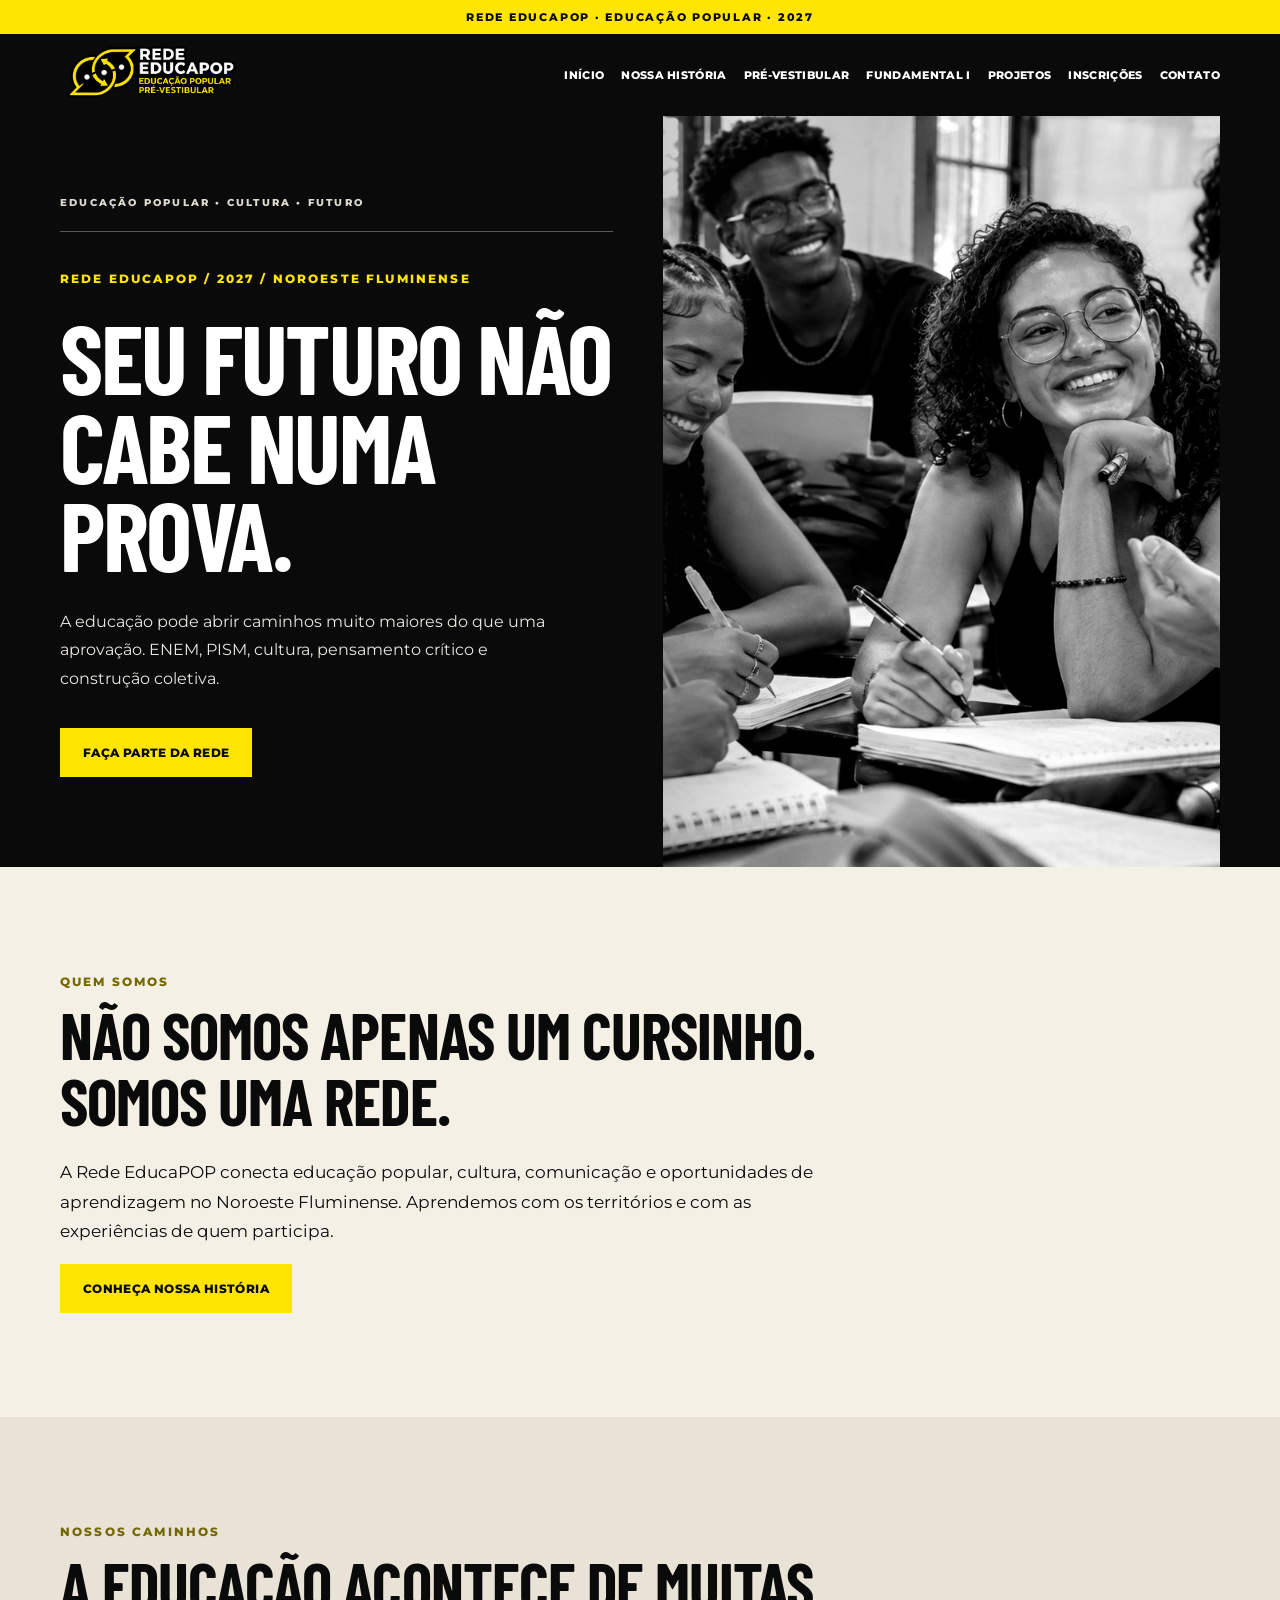
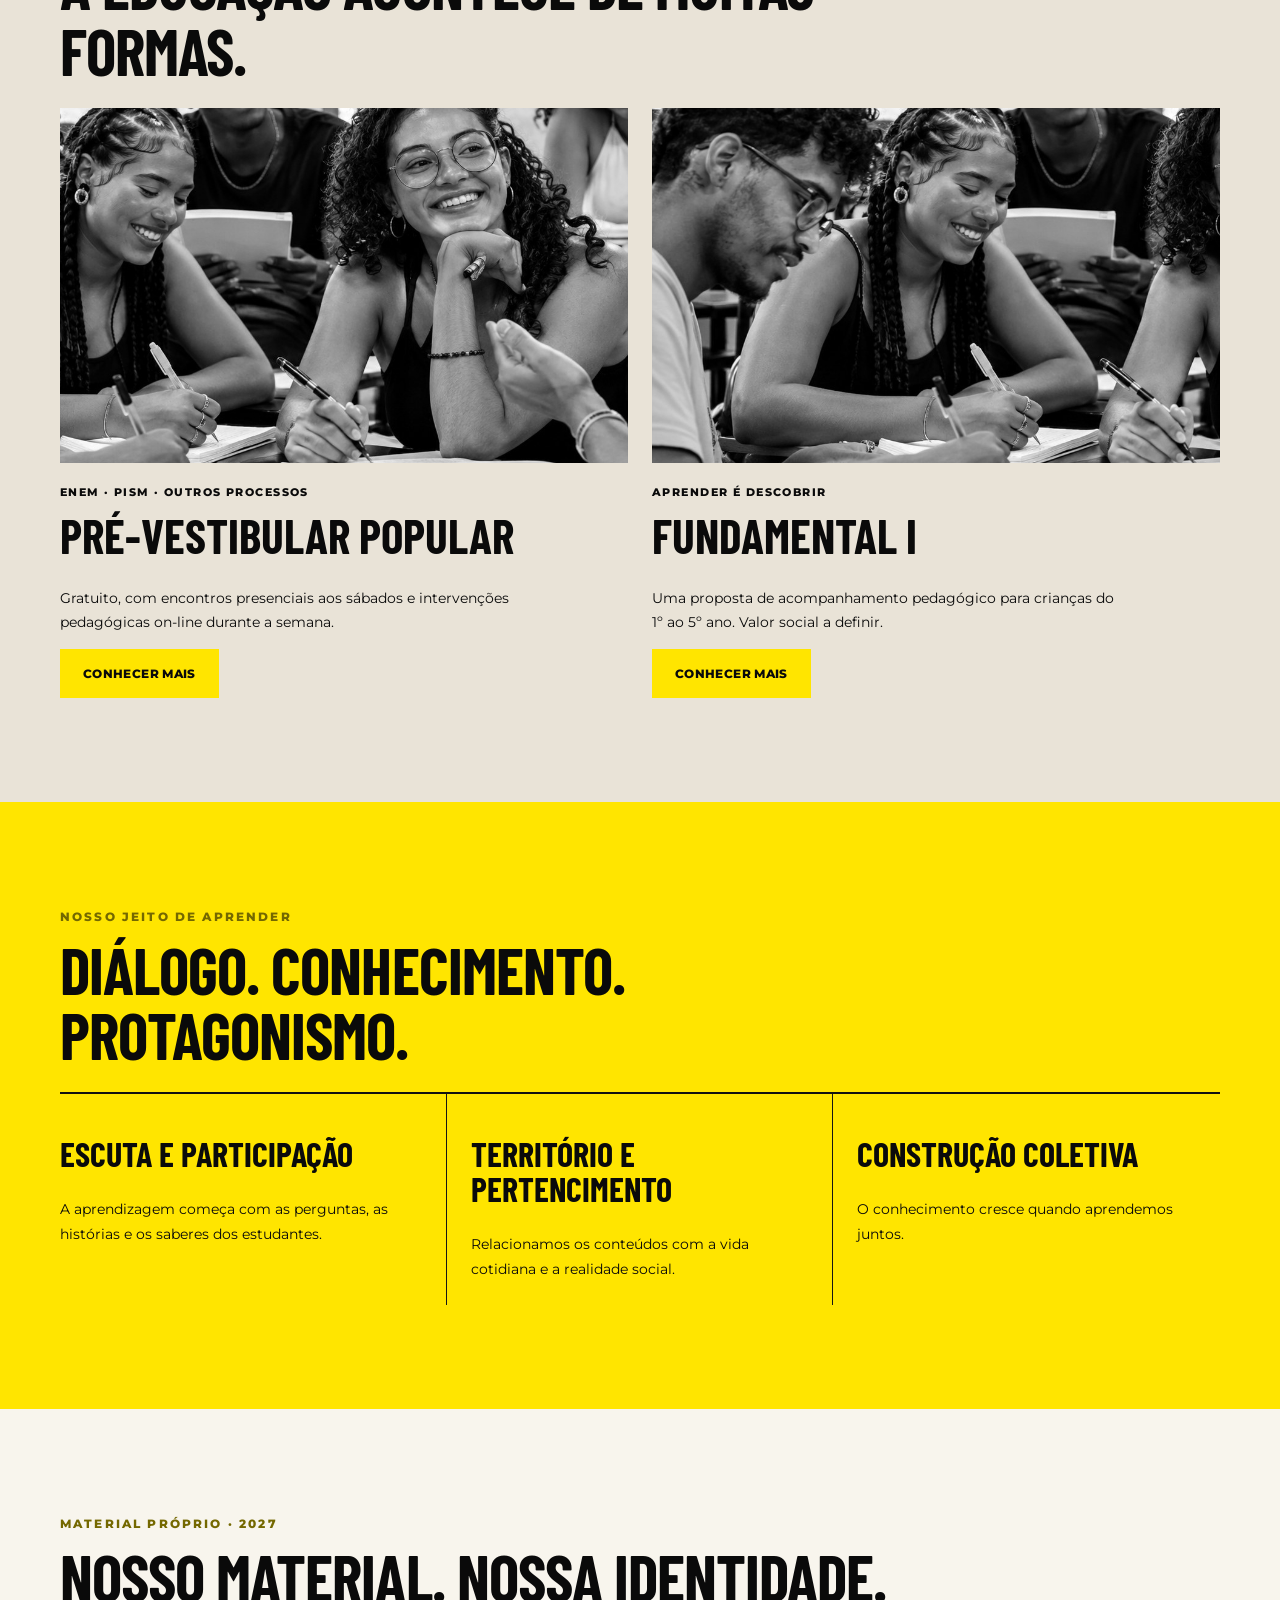
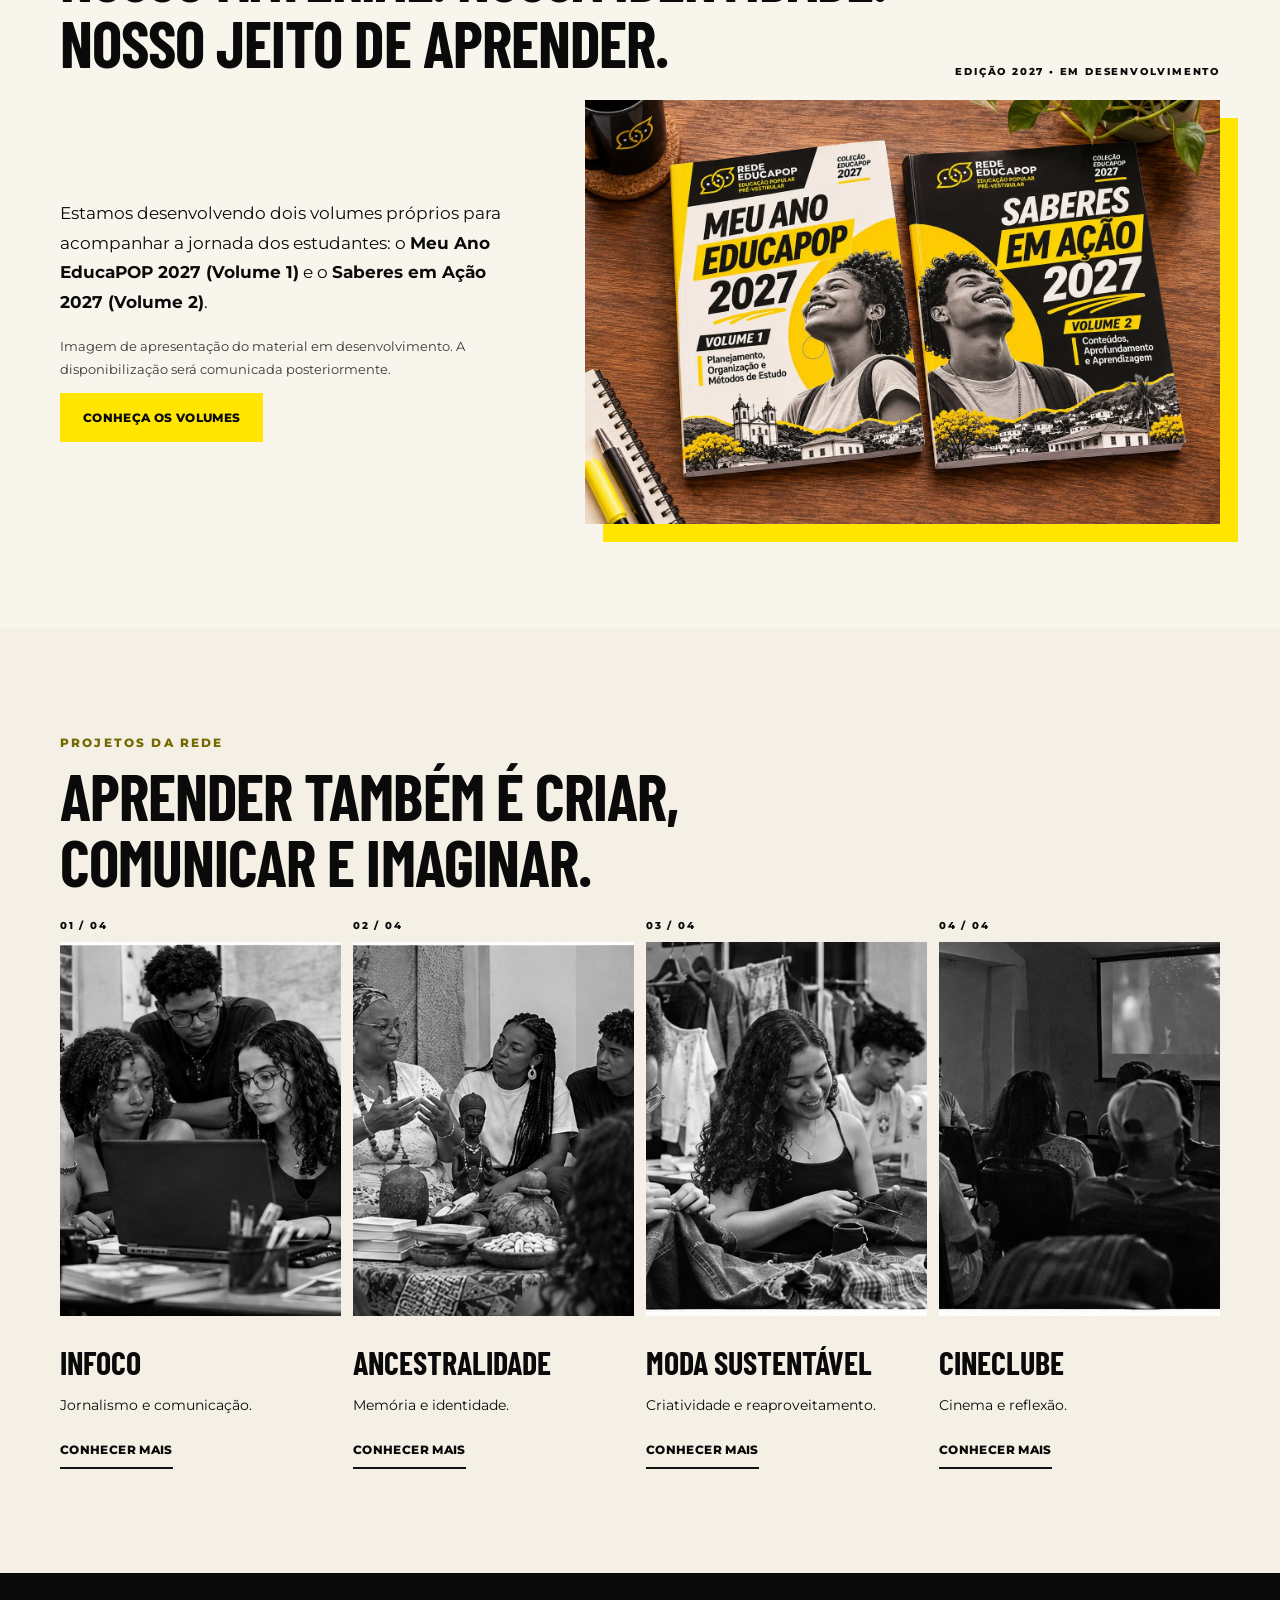
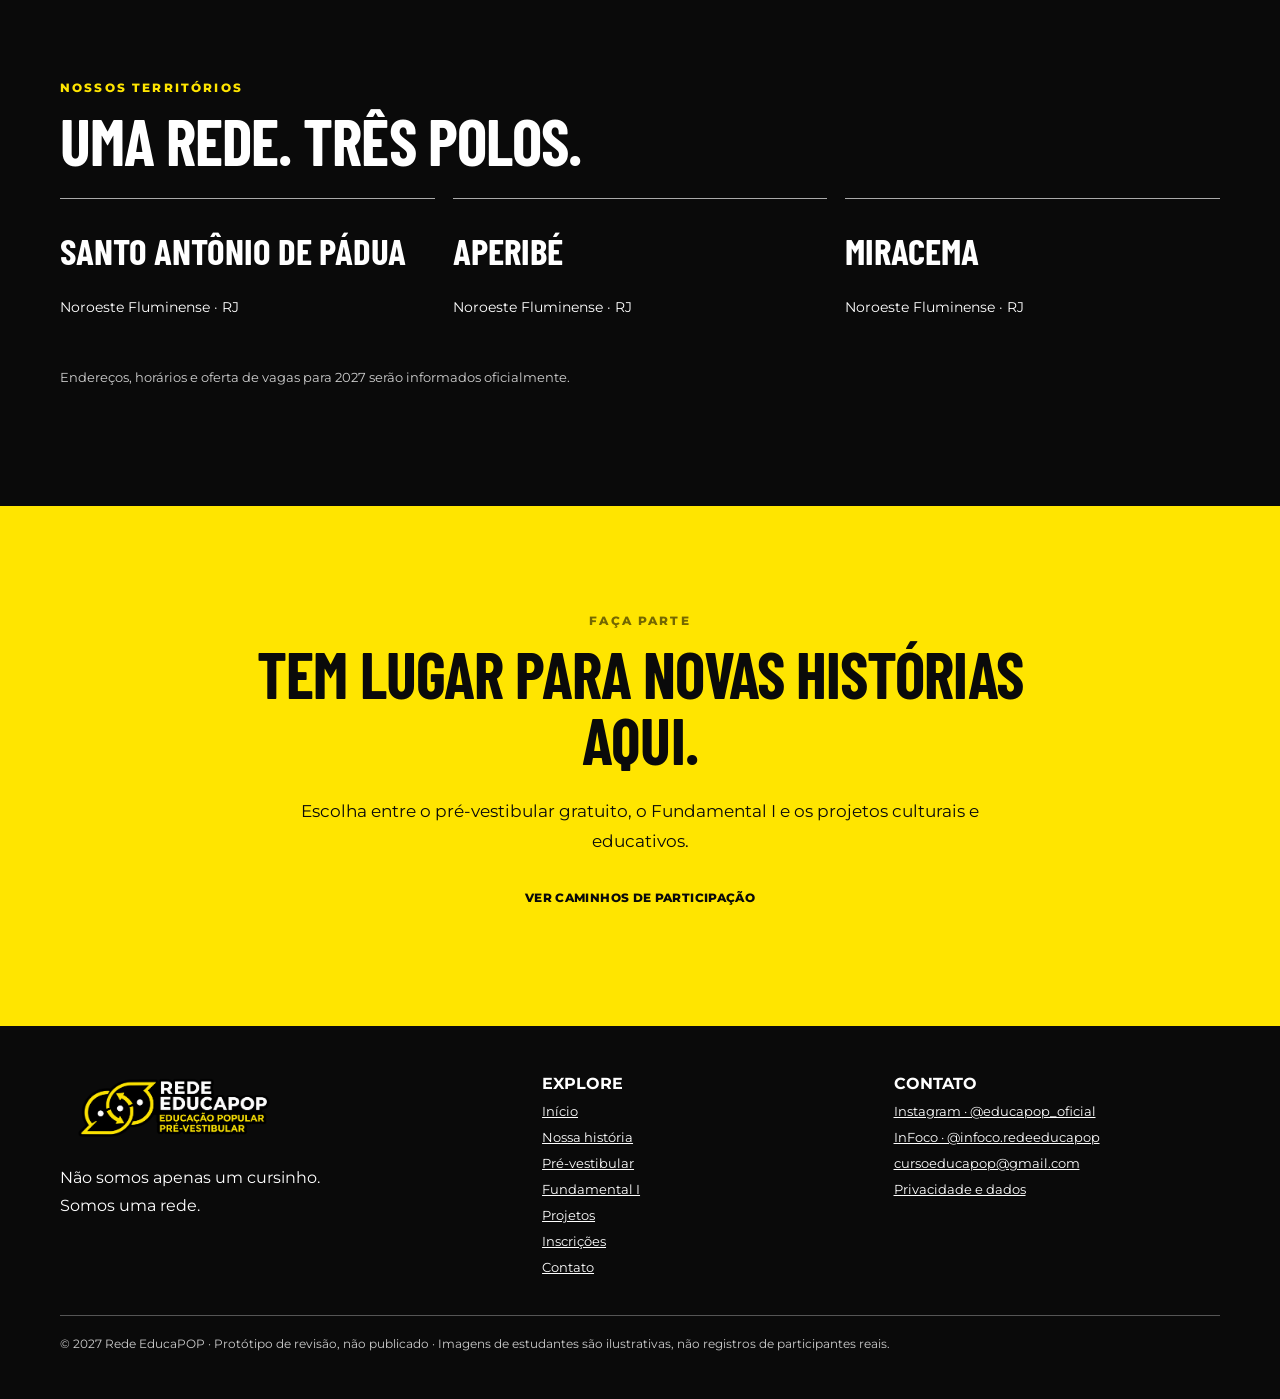
==== index.html @ 3f7cc3c3 "Add files via upload Versão inicial do Portal Rede EducaPOP 2027" ====
<!DOCTYPE html>
<html lang="pt-BR"><head><meta charset="utf-8"/><meta content="width=device-width, initial-scale=1" name="viewport"/><meta content="#0a0a0a" name="theme-color"/><meta content="Rede EducaPOP 2027: educação popular, pré-vestibular gratuito, Fundamental I e projetos culturais no Noroeste Fluminense." name="description"/><title>Início | Rede EducaPOP 2027</title><link href="estilo.css" rel="stylesheet"/></head><body class="home-refinada"><a class="skip-link" href="#conteudo">Ir para o conteúdo</a><div class="top">REDE EDUCAPOP · EDUCAÇÃO POPULAR · 2027</div><nav aria-label="Menu principal" class="nav"><div class="wrap navinner"><a aria-label="Rede EducaPOP — início" href="index.html"><img alt="Rede EducaPOP" class="logo" src="imagens/logo-oficial.png"/></a><button aria-controls="links" aria-expanded="false" class="menu" id="menu">☰ Menu</button><div class="links" id="links"><a aria-current="page" href="index.html">Início</a><a href="nossa-historia.html">Nossa história</a><a href="pre-vestibular.html">Pré-vestibular</a><a href="fundamental.html">Fundamental I</a><a href="projetos.html">Projetos</a><a href="inscricoes.html">Inscrições</a><a href="contato.html">Contato</a></div></div></nav><main id="conteudo"><header class="hero"><div class="wrap hero-grid"><div class="hero-copy"><div class="hero-index">EDUCAÇÃO POPULAR • CULTURA • FUTURO</div><span class="eyebrow">REDE EDUCAPOP / 2027 / NOROESTE FLUMINENSE</span><h1>SEU FUTURO NÃO CABE NUMA PROVA.</h1><p>A educação pode abrir caminhos muito maiores do que uma aprovação. ENEM, PISM, cultura, pensamento crítico e construção coletiva.</p><a class="btn" href="inscricoes.html">Faça parte da Rede</a></div><div class="hero-img"><img alt="Imagem conceitual de estudantes; não representa registro real das turmas" class="hero-photo" src="imagens/estudantes-hero.jpg"/></div></div></header><section class="section"><div class="wrap"><span class="eyebrow">Quem somos</span><h2>Não somos apenas um cursinho. Somos uma rede.</h2><p class="lead">A Rede EducaPOP conecta educação popular, cultura, comunicação e oportunidades de aprendizagem no Noroeste Fluminense. Aprendemos com os territórios e com as experiências de quem participa.</p><a class="btn" href="nossa-historia.html">Conheça nossa história</a></div></section><section class="section home-paths"><div class="wrap"><span class="eyebrow">Nossos caminhos</span><h2>A educação acontece de muitas formas.</h2><div class="grid two"><article class="card"><img alt="Imagem conceitual ilustrativa de Pré-Vestibular Popular" loading="lazy" src="imagens/grupo-centro.jpg"/><span class="kicker">ENEM · PISM · OUTROS PROCESSOS</span><h3>Pré-Vestibular Popular</h3><p>Gratuito, com encontros presenciais aos sábados e intervenções pedagógicas on-line durante a semana.</p><a class="btn" href="pre-vestibular.html">Conhecer mais</a></article><article class="card"><img alt="Imagem conceitual ilustrativa de Fundamental I" loading="lazy" src="imagens/grupo-esquerda.jpg"/><span class="kicker">APRENDER É DESCOBRIR</span><h3>Fundamental I</h3><p>Uma proposta de acompanhamento pedagógico para crianças do 1º ao 5º ano. Valor social a definir.</p><a class="btn" href="fundamental.html">Conhecer mais</a></article></div></div></section><section class="section yellow home-method"><div class="wrap"><span class="eyebrow">Nosso jeito de aprender</span><h2>Diálogo. Conhecimento. Protagonismo.</h2><div class="grid"><article class="card"><h3>Escuta e participação</h3><p>A aprendizagem começa com as perguntas, as histórias e os saberes dos estudantes.</p></article><article class="card"><h3>Território e pertencimento</h3><p>Relacionamos os conteúdos com a vida cotidiana e a realidade social.</p></article><article class="card"><h3>Construção coletiva</h3><p>O conhecimento cresce quando aprendemos juntos.</p></article></div></div></section><section class="section home-material"><div class="wrap"><span class="eyebrow">Material próprio · 2027</span><h2>Nosso material. Nossa identidade. Nosso jeito de aprender.</h2><div class="split"><div class="material-stamp">EDIÇÃO 2027 • EM DESENVOLVIMENTO</div><div><p class="lead">Estamos desenvolvendo dois volumes próprios para acompanhar a jornada dos estudantes: o <strong>Meu Ano EducaPOP 2027 (Volume 1)</strong> e o <strong>Saberes em Ação 2027 (Volume 2)</strong>.</p><p class="note">Imagem de apresentação do material em desenvolvimento. A disponibilização será comunicada posteriormente.</p><a class="btn" href="pre-vestibular.html#material">Conheça os volumes</a></div><img alt="Prévia dos dois volumes do material EducaPOP 2027 sobre uma mesa" class="material" src="imagens/material-2027.webp"/></div></div></section><section class="section home-projects"><div class="wrap"><span class="eyebrow">Projetos da Rede</span><h2>Aprender também é criar, comunicar e imaginar.</h2><div class="grid four"><article class="card"><span class="project-number">01 / 04</span><img alt="Imagem conceitual ilustrativa de InFoco" loading="lazy" src="imagens/infoco.jpg"/><h3>InFoco</h3><p>Jornalismo e comunicação.</p><a class="btn" href="infoco.html">Conhecer mais</a></article><article class="card"><span class="project-number">02 / 04</span><img alt="Imagem conceitual ilustrativa de Ancestralidade" loading="lazy" src="imagens/ancestralidade.jpg"/><h3>Ancestralidade</h3><p>Memória e identidade.</p><a class="btn" href="ancestralidade.html">Conhecer mais</a></article><article class="card"><span class="project-number">03 / 04</span><img alt="Imagem conceitual ilustrativa de Moda Sustentável" loading="lazy" src="imagens/moda.jpg"/><h3>Moda Sustentável</h3><p>Criatividade e reaproveitamento.</p><a class="btn" href="moda-sustentavel.html">Conhecer mais</a></article><article class="card"><span class="project-number">04 / 04</span><img alt="Imagem conceitual ilustrativa de Cineclube" loading="lazy" src="imagens/cineclube.jpg"/><h3>Cineclube</h3><p>Cinema e reflexão.</p><a class="btn" href="cineclube.html">Conhecer mais</a></article></div></div></section><section class="section dark home-territories"><div class="wrap"><span class="eyebrow">Nossos territórios</span><h2>Uma rede. Três polos.</h2><div class="grid"><article class="card"><h3>Santo Antônio de Pádua</h3><p>Noroeste Fluminense · RJ</p></article><article class="card"><h3>Aperibé</h3><p>Noroeste Fluminense · RJ</p></article><article class="card"><h3>Miracema</h3><p>Noroeste Fluminense · RJ</p></article></div><p class="note">Endereços, horários e oferta de vagas para 2027 serão informados oficialmente.</p></div></section><section class="section yellow home-lastcta"><div class="wrap"><span class="eyebrow">Faça parte</span><h2>Tem lugar para novas histórias aqui.</h2><p class="lead">Escolha entre o pré-vestibular gratuito, o Fundamental I e os projetos culturais e educativos.</p><a class="btn" href="inscricoes.html">Ver caminhos de participação</a></div></section></main><footer class="footer"><div class="wrap"><div class="foot-grid"><div><img alt="Rede EducaPOP" class="logo" src="imagens/logo-oficial.png"/><p>Não somos apenas um cursinho.<br/>Somos uma rede.</p></div><div><strong>EXPLORE</strong><a href="index.html">Início</a><a href="nossa-historia.html">Nossa história</a><a href="pre-vestibular.html">Pré-vestibular</a><a href="fundamental.html">Fundamental I</a><a href="projetos.html">Projetos</a><a href="inscricoes.html">Inscrições</a><a href="contato.html">Contato</a></div><div><strong>CONTATO</strong><a href="https://instagram.com/educapop_oficial" rel="noopener noreferrer" target="_blank">Instagram · @educapop_oficial</a><a href="https://instagram.com/infoco.redeeducapop" rel="noopener noreferrer" target="_blank">InFoco · @infoco.redeeducapop</a><a href="mailto:cursoeducapop@gmail.com">cursoeducapop@gmail.com</a><a href="privacidade.html">Privacidade e dados</a></div></div><div class="smallprint">© 2027 Rede EducaPOP · Protótipo de revisão, não publicado · Imagens de estudantes são ilustrativas, não registros de participantes reais.</div></div></footer><script src="navegacao.js" defer></script></body></html>
---- estilo.css ----
@import url('https://fonts.googleapis.com/css2?family=Barlow+Condensed:wght@600;700;800;900&family=Montserrat:wght@400;500;600;700;800&display=swap');:root{--ink:#0a0a0a;--yellow:#ffe500;--cream:#f5f0e5;--white:#fff}*{box-sizing:border-box}html{scroll-behavior:smooth}body{margin:0;background:var(--cream);color:var(--ink);font-family:Montserrat,Arial,sans-serif}a{color:inherit}img{max-width:100%}.wrap{width:min(1160px,calc(100% - 40px));margin:auto}.top{background:var(--yellow);text-align:center;font-weight:800;font-size:11px;letter-spacing:.16em;padding:10px}.nav{background:var(--ink);color:white}.navinner{min-height:82px;display:flex;align-items:center;gap:20px;justify-content:space-between}.logo{width:185px;max-height:70px;object-fit:contain}.links{display:flex;gap:17px;align-items:center;flex-wrap:wrap}.links a{font-size:11px;font-weight:800;text-decoration:none;text-transform:uppercase;letter-spacing:.03em}.links a:hover,.links a:focus-visible{color:var(--yellow)}.menu{display:none;background:var(--yellow);border:0;padding:12px;font-weight:800}.btn{display:inline-block;background:var(--yellow);color:var(--ink);padding:15px 21px;text-decoration:none;font-weight:800;font-size:12px;text-transform:uppercase;letter-spacing:.03em;border:2px solid var(--yellow)}.btn.outline{background:transparent;color:inherit;border-color:currentColor}.btn:hover{filter:brightness(.93)}.hero{background:var(--ink);color:white}.hero-grid{display:grid;grid-template-columns:1fr 1fr;align-items:stretch;min-height:490px}.hero-copy{padding:75px 30px 75px 0;align-self:center}.eyebrow{font-size:12px;text-transform:uppercase;letter-spacing:.18em;font-weight:800;color:var(--yellow)}h1,h2,h3{font-family:'Barlow Condensed',Impact,sans-serif;line-height:1.03;text-transform:uppercase}h1{font-size:clamp(55px,7vw,104px);margin:20px 0}h2{font-size:clamp(38px,5vw,64px);margin:12px 0 24px}h3{font-size:29px;margin:12px 0}p{line-height:1.75}p.lead{font-size:17px;max-width:760px}.hero-copy p{max-width:550px}.hero-photo{width:100%;height:100%;object-fit:cover;min-height:390px;filter:grayscale(1)}.hero-img{position:relative;overflow:hidden}.hero-img:after{content:'';position:absolute;inset:0;border-left:9px solid var(--yellow);pointer-events:none}.section{padding:78px 0}.section.dark{background:var(--ink);color:white}.section.yellow{background:var(--yellow)}.section .eyebrow{color:#746800}.dark .eyebrow{color:var(--yellow)}.grid{display:grid;grid-template-columns:repeat(3,1fr);gap:18px}.grid.two{grid-template-columns:repeat(2,1fr)}.grid.four{grid-template-columns:repeat(4,1fr)}.card{background:white;border:1px solid #d8d3c8;padding:25px;display:flex;flex-direction:column;align-items:flex-start}.card img{width:100%;aspect-ratio:4/3;object-fit:cover;margin-bottom:15px;filter:grayscale(.45)}.card p{font-size:14px;flex:1}.card a:not(.btn){font-weight:800;text-transform:uppercase;font-size:12px;text-underline-offset:5px}.dark .card{color:var(--ink)}.kicker{font-size:11px;letter-spacing:.13em;text-transform:uppercase;font-weight:800}.split{display:grid;grid-template-columns:1fr 1fr;gap:45px;align-items:center}.split img{width:100%;max-height:570px;object-fit:cover}.tag{display:inline-block;background:var(--yellow);padding:7px 12px;color:var(--ink);font-size:11px;font-weight:800;text-transform:uppercase}.note{font-size:13px;opacity:.8}.footer{background:var(--ink);color:white;padding:48px 0}.foot-grid{display:grid;grid-template-columns:1.4fr 1fr 1fr;gap:25px}.footer a{display:block;margin:10px 0;font-size:13px}.footer .logo{width:230px}.smallprint{border-top:1px solid #555;padding-top:20px;margin-top:30px;font-size:12px;color:#ccc}.prose{max-width:830px}.prose h3{margin-top:30px}.steps{counter-reset:steps;display:grid;grid-template-columns:repeat(3,1fr);gap:16px}.steps article{border-top:4px solid var(--ink);padding-top:12px}.steps article:before{counter-increment:steps;content:'0' counter(steps);font-family:'Barlow Condensed';font-size:48px;font-weight:800}.anchor{scroll-margin-top:24px}.faq details{border-bottom:1px solid #b7b0a3;padding:18px 0}.faq summary{cursor:pointer;font-weight:800}.faq details p{max-width:800px}.cta{padding:35px;background:var(--ink);color:white}.cta h2{color:var(--yellow)}.cta .note{color:#ddd}.material{border:7px solid var(--yellow)}.notice{background:#fff;border-left:6px solid var(--yellow);padding:20px}.dark .notice{color:var(--ink)}:focus-visible{outline:3px solid #e39300;outline-offset:3px}@media(max-width:920px){.menu{display:block}.navinner{flex-wrap:wrap;padding:12px 0}.links{display:none;width:100%;flex-direction:column;align-items:flex-start;padding:15px 0}.links.open{display:flex}.hero-grid,.split{grid-template-columns:1fr}.hero-copy{padding:55px 0}.hero-img{max-height:400px}.hero-img:after{border-left:0;border-top:8px solid var(--yellow)}.grid.four,.grid{grid-template-columns:repeat(2,1fr)}.foot-grid{grid-template-columns:1fr 1fr}}@media(max-width:620px){.grid,.grid.two,.grid.four,.steps,.foot-grid{grid-template-columns:1fr}.section{padding:54px 0}h1{font-size:59px}.hero-photo{min-height:260px}.cta{padding:24px}.logo{width:165px}}@media(prefers-reduced-motion:reduce){html{scroll-behavior:auto}}
/* Página inicial — refinamento College Brasileiro Contemporâneo, revisão 02 */
.skip-link{position:absolute;left:12px;top:-80px;background:var(--yellow);color:var(--ink);padding:12px;z-index:100}.skip-link:focus{top:12px}
.home-refinada .hero{position:relative;overflow:hidden}
.home-refinada .hero-grid{min-height:620px;grid-template-columns:1.04fr .96fr}
.home-refinada .hero-copy{padding:80px 50px 90px 0;position:relative;z-index:1}
.home-refinada .hero-index{font-size:10px;letter-spacing:.22em;font-weight:800;color:#dedbd0;border-bottom:1px solid #5a5a55;padding-bottom:22px;margin-bottom:36px}
.home-refinada .hero h1{font-size:clamp(65px,7.6vw,120px);letter-spacing:-.025em;line-height:.91;margin:25px 0 30px;max-width:690px}
.home-refinada .hero-copy p{font-size:16px;max-width:510px;line-height:1.8;color:#e9e7df}
.home-refinada .hero .btn{margin-top:18px}
.home-refinada .hero-img:after{border-left:0;background:linear-gradient(90deg,rgba(10,10,10,.22),transparent 32%)}
.home-refinada .hero-photo{filter:grayscale(1) contrast(1.08);object-position:center}
.home-refinada .section{padding:104px 0}
.home-refinada .section h2{max-width:870px;letter-spacing:-.015em}
.home-refinada .home-paths{background:#e9e3d7}
.home-refinada .home-paths .grid.two{gap:24px}
.home-refinada .home-paths .card{padding:0;border:0;background:transparent;position:relative}
.home-refinada .home-paths .card img{aspect-ratio:16/10;filter:grayscale(1);margin:0 0 22px}
.home-refinada .home-paths .card h3{font-size:clamp(34px,3.7vw,50px)}
.home-refinada .home-paths .card p{max-width:470px}
.home-refinada .home-method .grid{gap:0;border-top:2px solid #111}
.home-refinada .home-method .card{background:transparent;border:0;border-right:1px solid #151515;padding:30px 25px 10px 0}
.home-refinada .home-method .card:not(:first-child){padding-left:24px}
.home-refinada .home-method .card:last-child{border-right:0}
.home-refinada .home-method .card h3{font-size:34px}
.home-refinada .home-material{background:#f8f5ed}
.home-refinada .home-material .split{position:relative;gap:55px;grid-template-columns:.85fr 1.15fr}
.home-refinada .home-material .material{border:0;box-shadow:18px 18px 0 #ffe500;object-fit:contain;max-height:540px}
.home-refinada .material-stamp{position:absolute;right:0;top:-35px;font-size:10px;font-weight:800;letter-spacing:.18em}
.home-refinada .home-projects .grid.four{gap:12px}
.home-refinada .home-projects .card{background:transparent;border:0;padding:0;display:block}
.home-refinada .home-projects .card img{aspect-ratio:3/4;filter:grayscale(1);margin:0 0 18px}
.home-refinada .home-projects .card h3{font-size:32px;margin:8px 0}
.home-refinada .home-projects .card .btn{padding:10px 0;background:transparent;border:0;border-bottom:2px solid #111}
.home-refinada .project-number{font-size:10px;font-weight:800;letter-spacing:.18em;display:block;margin-bottom:10px}
.home-refinada .home-territories .card{background:transparent;color:white;border:0;border-top:1px solid #aaa;padding:20px 0}
.home-refinada .home-territories .card h3{font-size:37px}
.home-refinada .home-lastcta{text-align:center}
.home-refinada .home-lastcta h2,.home-refinada .home-lastcta .lead{margin-left:auto;margin-right:auto}
@media(max-width:920px){.home-refinada .hero-grid,.home-refinada .home-material .split{grid-template-columns:1fr}.home-refinada .hero-copy{padding:60px 0}.home-refinada .hero h1{font-size:clamp(60px,12vw,94px)}.home-refinada .hero-img{max-height:430px}.home-refinada .home-method .grid{grid-template-columns:1fr}.home-refinada .home-method .card,.home-refinada .home-method .card:not(:first-child){border-right:0;border-bottom:1px solid #111;padding:22px 0}.home-refinada .home-projects .grid.four{grid-template-columns:repeat(2,1fr);gap:25px}.home-refinada .material-stamp{position:static;grid-column:1}}
@media(max-width:620px){.home-refinada .section{padding:65px 0}.home-refinada .hero h1{font-size:clamp(58px,14vw,76px)}.home-refinada .home-projects .grid.four{grid-template-columns:1fr}.home-refinada .home-material .material{box-shadow:9px 9px 0 #ffe500}}

/* Revisão 03 — páginas internas: College Brasileiro Contemporâneo */
.internal-refinada .internal-hero{overflow:hidden}
.internal-refinada .internal-hero .hero-grid{min-height:590px;grid-template-columns:1.06fr .94fr}
.internal-refinada .internal-hero .hero-copy{padding:85px 58px 85px 0}
.internal-refinada .hero-index{font-size:10px;letter-spacing:.18em;font-weight:800;color:#e6e2d7;border-bottom:1px solid #555;padding-bottom:20px;margin-bottom:36px}
.internal-refinada .internal-hero h1{font-size:clamp(68px,7.8vw,116px);line-height:.9;letter-spacing:-.022em;margin:25px 0 32px}
.internal-refinada .internal-hero p{font-size:16px;line-height:1.85;color:#e8e5dd}
.internal-refinada .internal-hero .hero-photo{filter:grayscale(1) contrast(1.1)}
.internal-refinada .internal-hero .hero-img:after{border-left:0;background:linear-gradient(90deg,rgba(10,10,10,.22),transparent 35%)}
.internal-refinada .internal-section{padding:105px 0}
.internal-refinada .internal-section h2{max-width:920px;letter-spacing:-.014em}
.internal-refinada .internal-section .prose{font-size:17px;line-height:1.85}
.internal-refinada .history-timeline{background:var(--yellow)}
.internal-refinada .history-timeline .steps{display:grid;grid-template-columns:repeat(5,minmax(0,1fr));gap:0;border-top:3px solid var(--ink)}
.internal-refinada .history-timeline .timeline-step{padding:24px 18px 15px 0;border:0;border-right:1px solid #8f8200;position:relative}
.internal-refinada .history-timeline .timeline-step:not(:first-child){padding-left:18px}
.internal-refinada .history-timeline .timeline-step:last-child{border-right:0}
.internal-refinada .history-timeline .timeline-step:before{font-size:64px;line-height:1;color:#0a0a0a}
.internal-refinada .history-timeline .timeline-step h3{font-size:32px}
.internal-refinada .history-timeline .timeline-step p{font-size:13px;line-height:1.7}
.internal-refinada .learning-modes{background:#eee9dd}
.internal-refinada .learning-modes .grid{gap:0;border-top:2px solid #111}
.internal-refinada .learning-modes .card{border:0;border-right:1px solid #aaa59a;background:transparent;padding:30px 36px 10px 0}
.internal-refinada .learning-modes .card+ .card{padding-left:36px;border-right:0}
.internal-refinada .learning-modes .card:before{content:attr(data-step);font-family:'Barlow Condensed',Impact,sans-serif;font-size:62px;font-weight:800;line-height:1;color:#8c7f00}
.internal-refinada .learning-modes .card h3{font-size:43px}
.internal-refinada .learning-modes .card p{font-size:15px}
.internal-refinada .internal-material{background:#faf7ef}
.internal-refinada .internal-material .material-showcase{grid-template-columns:1.2fr .8fr;gap:60px}
.internal-refinada .internal-material .material{border:0;box-shadow:17px 17px 0 var(--yellow);max-height:unset;object-fit:contain}
.internal-refinada .internal-material h3{font-size:37px}
.internal-refinada .internal-material .note{border-top:1px solid #aaa;padding-top:18px}
.internal-refinada .territories .card{background:transparent;color:white;border:0;border-top:1px solid #888;padding:20px 0}
.internal-refinada .territories .card h3{font-size:38px}
.internal-refinada .section.yellow .btn{background:#111;color:white;border-color:#111}
@media(max-width:1000px){.internal-refinada .history-timeline .steps{grid-template-columns:repeat(3,1fr)}.internal-refinada .history-timeline .timeline-step{border-bottom:1px solid #8f8200}.internal-refinada .internal-material .material-showcase{grid-template-columns:1fr}}
@media(max-width:920px){.internal-refinada .internal-hero .hero-grid{grid-template-columns:1fr}.internal-refinada .internal-hero .hero-copy{padding:60px 0}.internal-refinada .internal-hero h1{font-size:clamp(62px,12vw,96px)}.internal-refinada .internal-hero .hero-img{max-height:430px}.internal-refinada .internal-section{padding:70px 0}}
@media(max-width:620px){.internal-refinada .history-timeline .steps{grid-template-columns:1fr}.internal-refinada .history-timeline .timeline-step,.internal-refinada .history-timeline .timeline-step:not(:first-child){padding:18px 0;border-right:0}.internal-refinada .learning-modes .grid{grid-template-columns:1fr}.internal-refinada .learning-modes .card,.internal-refinada .learning-modes .card+ .card{padding:25px 0;border-right:0;border-bottom:1px solid #aaa}.internal-refinada .internal-hero h1{font-size:clamp(56px,13vw,76px)}.internal-refinada .internal-material .material{box-shadow:9px 9px 0 var(--yellow)}}

/* Revisão 04 — Fundamental I e vitrine de projetos */
.revision-four .internal-hero .hero-grid{min-height:590px}
.revision-four .internal-hero .hero-copy{padding:85px 54px 85px 0}
.revision-four .internal-hero h1{font-size:clamp(65px,7.2vw,110px)}
.revision-four .internal-hero .hero-photo{filter:grayscale(1) contrast(1.08)}
.revision-four .internal-hero .hero-img:after{border-left:0;background:linear-gradient(90deg,rgba(10,10,10,.25),transparent 38%)}
.revision-four .internal-section{padding:104px 0}
.revision-four .internal-section h2{max-width:890px}
.fundamental-page .pedagogy-method{background:#eee9de}
.fundamental-page .pedagogy-method .grid{grid-template-columns:repeat(3,minmax(0,1fr));gap:0;border-top:3px solid #111}
.fundamental-page .pedagogy-method .card{background:transparent;border:0;border-bottom:1px solid #aaa49a;border-right:1px solid #aaa49a;padding:28px 28px 25px 0}
.fundamental-page .pedagogy-method .card:nth-child(3n+2),.fundamental-page .pedagogy-method .card:nth-child(3n+3){padding-left:28px}
.fundamental-page .pedagogy-method .card:nth-child(3n){border-right:0}
.fundamental-page .pedagogy-method .card:before{content:attr(data-step);display:block;font:800 49px/1 'Barlow Condensed',Impact,sans-serif;color:#8a7d00;margin-bottom:18px}
.fundamental-page .pedagogy-method .card h3{font-size:32px}
.fundamental-page .learning-fields .grid{gap:0;border-top:3px solid #111}
.fundamental-page .learning-fields .card{background:transparent;border:0;border-bottom:1px solid #b9b2a5;padding:26px 24px 26px 0}
.fundamental-page .learning-fields .card:nth-child(even){padding-left:24px}
.fundamental-page .learning-fields .card h3{font-size:34px}
.fundamental-page .family-dialogue{position:relative}
.fundamental-page .family-dialogue .lead{max-width:850px;line-height:1.9}
.projects-page .projects-showcase{background:#f8f5ed}
.projects-page .projects-showcase .grid{gap:44px 22px}
.projects-page .projects-showcase .card{padding:0;background:transparent;border:0;display:flex;flex-direction:column;align-items:flex-start}
.projects-page .projects-showcase .card img{aspect-ratio:16/10;object-fit:cover;filter:grayscale(1) contrast(1.05);margin:0 0 20px;width:100%}
.projects-page .projects-showcase .project-number{font-size:11px;letter-spacing:.2em;font-weight:800;margin:0 0 12px;border-top:2px solid #111;padding-top:12px;width:100%}
.projects-page .projects-showcase .card h3{font-size:clamp(42px,4.5vw,66px);line-height:1;margin:12px 0}
.projects-page .projects-showcase .card p{font-size:16px}
.projects-page .projects-showcase .card .btn{background:transparent;border:0;border-bottom:2px solid #111;padding:10px 0;margin-top:auto}
.projects-page .projects-join{text-align:center}
.projects-page .projects-join .lead{margin-left:auto;margin-right:auto}
@media(max-width:920px){.revision-four .internal-hero .hero-grid{grid-template-columns:1fr}.revision-four .internal-hero .hero-copy{padding:60px 0}.revision-four .internal-section{padding:70px 0}.fundamental-page .pedagogy-method .grid{grid-template-columns:repeat(2,minmax(0,1fr))}.fundamental-page .pedagogy-method .card:nth-child(n){padding:24px;border-right:0}.fundamental-page .pedagogy-method .card:nth-child(odd){padding-left:0;border-right:1px solid #aaa49a}}
@media(max-width:620px){.revision-four .internal-hero h1{font-size:clamp(56px,13vw,78px)}.fundamental-page .pedagogy-method .grid,.fundamental-page .learning-fields .grid,.projects-page .projects-showcase .grid{grid-template-columns:1fr}.fundamental-page .pedagogy-method .card:nth-child(n),.fundamental-page .learning-fields .card:nth-child(n){padding:22px 0;border-right:0}.projects-page .projects-showcase .card img{aspect-ratio:4/3}}

/* Revisão 05 — Identidades editoriais individuais dos quatro projetos */
.project-detail .project-hero .hero-grid{min-height:580px;grid-template-columns:1.08fr .92fr}
.project-detail .project-hero .hero-copy{padding:74px 60px 78px 0}
.project-detail .project-hero h1{font-size:clamp(58px,6.3vw,95px);line-height:.94;letter-spacing:-.025em}
.project-detail .project-hero .hero-photo{filter:grayscale(1) contrast(1.12);object-position:center}
.project-detail .project-hero .hero-img:after{border-left:0;background:linear-gradient(90deg,rgba(0,0,0,.15),transparent 45%)}
.project-index{font-size:10px;font-weight:800;letter-spacing:.17em;color:#dedbd0;display:flex;justify-content:space-between;gap:10px;border-bottom:1px solid #777;padding-bottom:18px;margin-bottom:35px}
.project-index span{color:var(--yellow)}
.project-photo-label{position:absolute;right:0;bottom:25px;z-index:2;background:var(--yellow);color:var(--ink);font-family:'Barlow Condensed',Impact,sans-serif;font-size:clamp(23px,3vw,42px);font-weight:900;line-height:1;padding:13px 20px;text-transform:uppercase;max-width:90%}
.project-editorial{background:var(--cream);padding:70px 0;border-bottom:1px solid #c7c0b3}
.project-editorial-grid{display:grid;grid-template-columns:.22fr 1.35fr .6fr;gap:35px;align-items:start}
.project-editorial-number{font-family:'Barlow Condensed',Impact,sans-serif;font-weight:900;font-size:clamp(75px,10vw,150px);line-height:.8;color:var(--ink)}
.project-editorial h2{font-size:clamp(38px,4.4vw,66px);margin:13px 0 17px;max-width:690px}
.project-editorial p{max-width:650px;font-size:16px}
.project-editorial-eyebrow{font-size:11px;letter-spacing:.15em;font-weight:800}
.project-editorial-aside{border-top:5px solid var(--ink);padding-top:15px;display:grid;gap:13px}
.project-editorial-aside strong{font-family:'Barlow Condensed',Impact,sans-serif;font-size:29px;line-height:1;text-transform:uppercase}
.project-editorial-aside span{font-size:13px;line-height:1.6}
.project-detail .section.yellow .card{border-top:5px solid var(--ink)}
.project-detail .section.dark .btn{margin-top:14px}
.project-infoco .project-editorial{background:#f5f0e5}
.project-ancestralidade .project-editorial{background:#e9e0cf}
.project-moda-sustentavel .project-editorial{background:#f3eddd}
.project-cineclube .project-editorial{background:#eee9dd}
@media(max-width:920px){.project-detail .project-hero .hero-grid{grid-template-columns:1fr}.project-detail .project-hero .hero-copy{padding:60px 0}.project-detail .project-hero .hero-img{max-height:440px}.project-editorial-grid{grid-template-columns:100px 1fr}.project-editorial-aside{grid-column:2}.project-photo-label{bottom:20px}}
@media(max-width:620px){.project-detail .project-hero h1{font-size:clamp(53px,12vw,72px)}.project-editorial{padding:52px 0}.project-editorial-grid{grid-template-columns:1fr;gap:18px}.project-editorial-number{font-size:90px}.project-editorial-aside{grid-column:1}.project-photo-label{font-size:26px}}

/* Revisão 07 — navegação acessível */
.skip-link{position:absolute;left:12px;top:-90px;z-index:9999;background:#ffe500;color:#0a0a0a;padding:14px 18px;font-weight:800}
.skip-link:focus{top:12px}
@media(max-width:620px){.hero-copy h1{overflow-wrap:break-word}.card .btn{max-width:100%;text-align:center}}

/* Refinamentos para teclado, toque e telas estreitas */
.menu{cursor:pointer;min-height:44px;min-width:44px}
.links a{display:inline-flex;align-items:center;min-height:36px}
@media(max-width:920px){.links a{min-height:44px;width:100%;padding:8px 4px}.navinner{align-items:center}}
@media(max-width:620px){.wrap{width:min(1160px,calc(100% - 32px))}.hero-copy h1{overflow-wrap:anywhere}.btn{max-width:100%;overflow-wrap:break-word}.foot-grid a{overflow-wrap:anywhere}}
@media(prefers-reduced-motion:reduce){*,*::before,*::after{scroll-behavior:auto!important;transition-duration:.01ms!important;animation-duration:.01ms!important}}
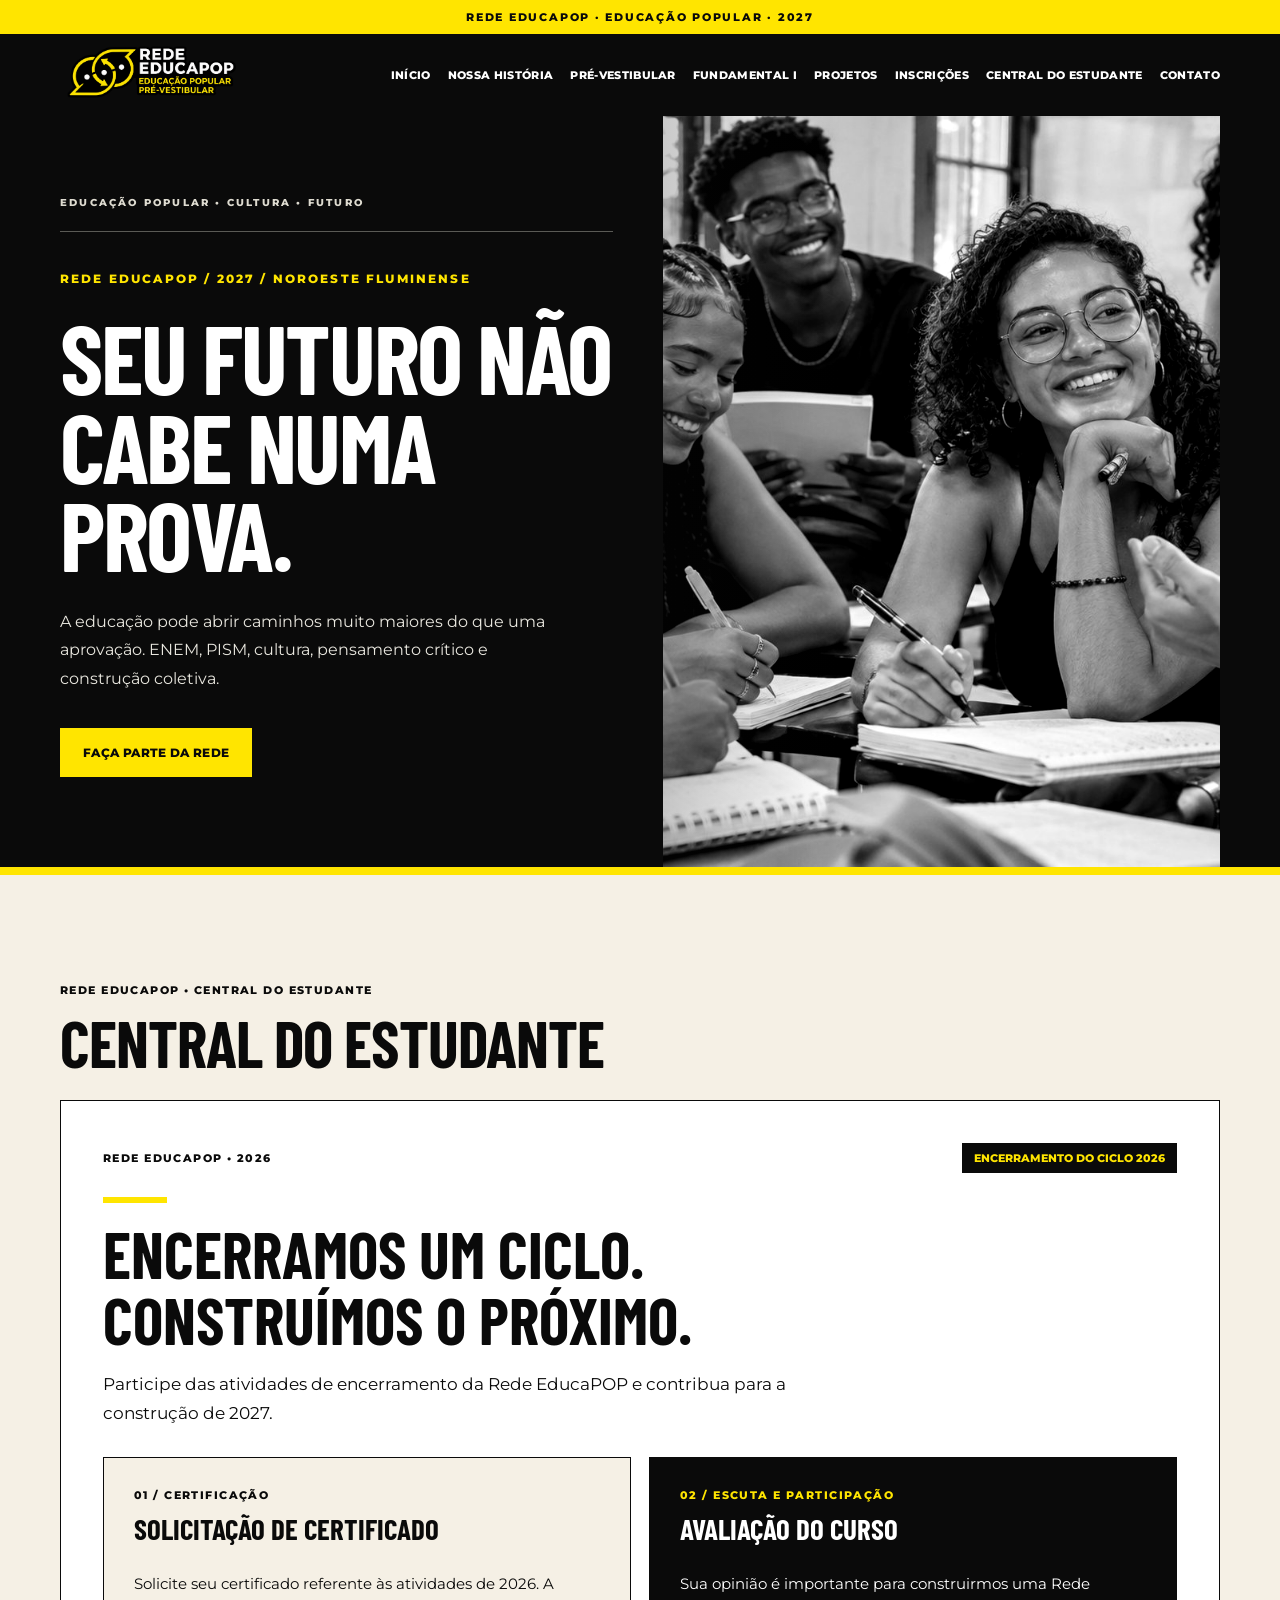
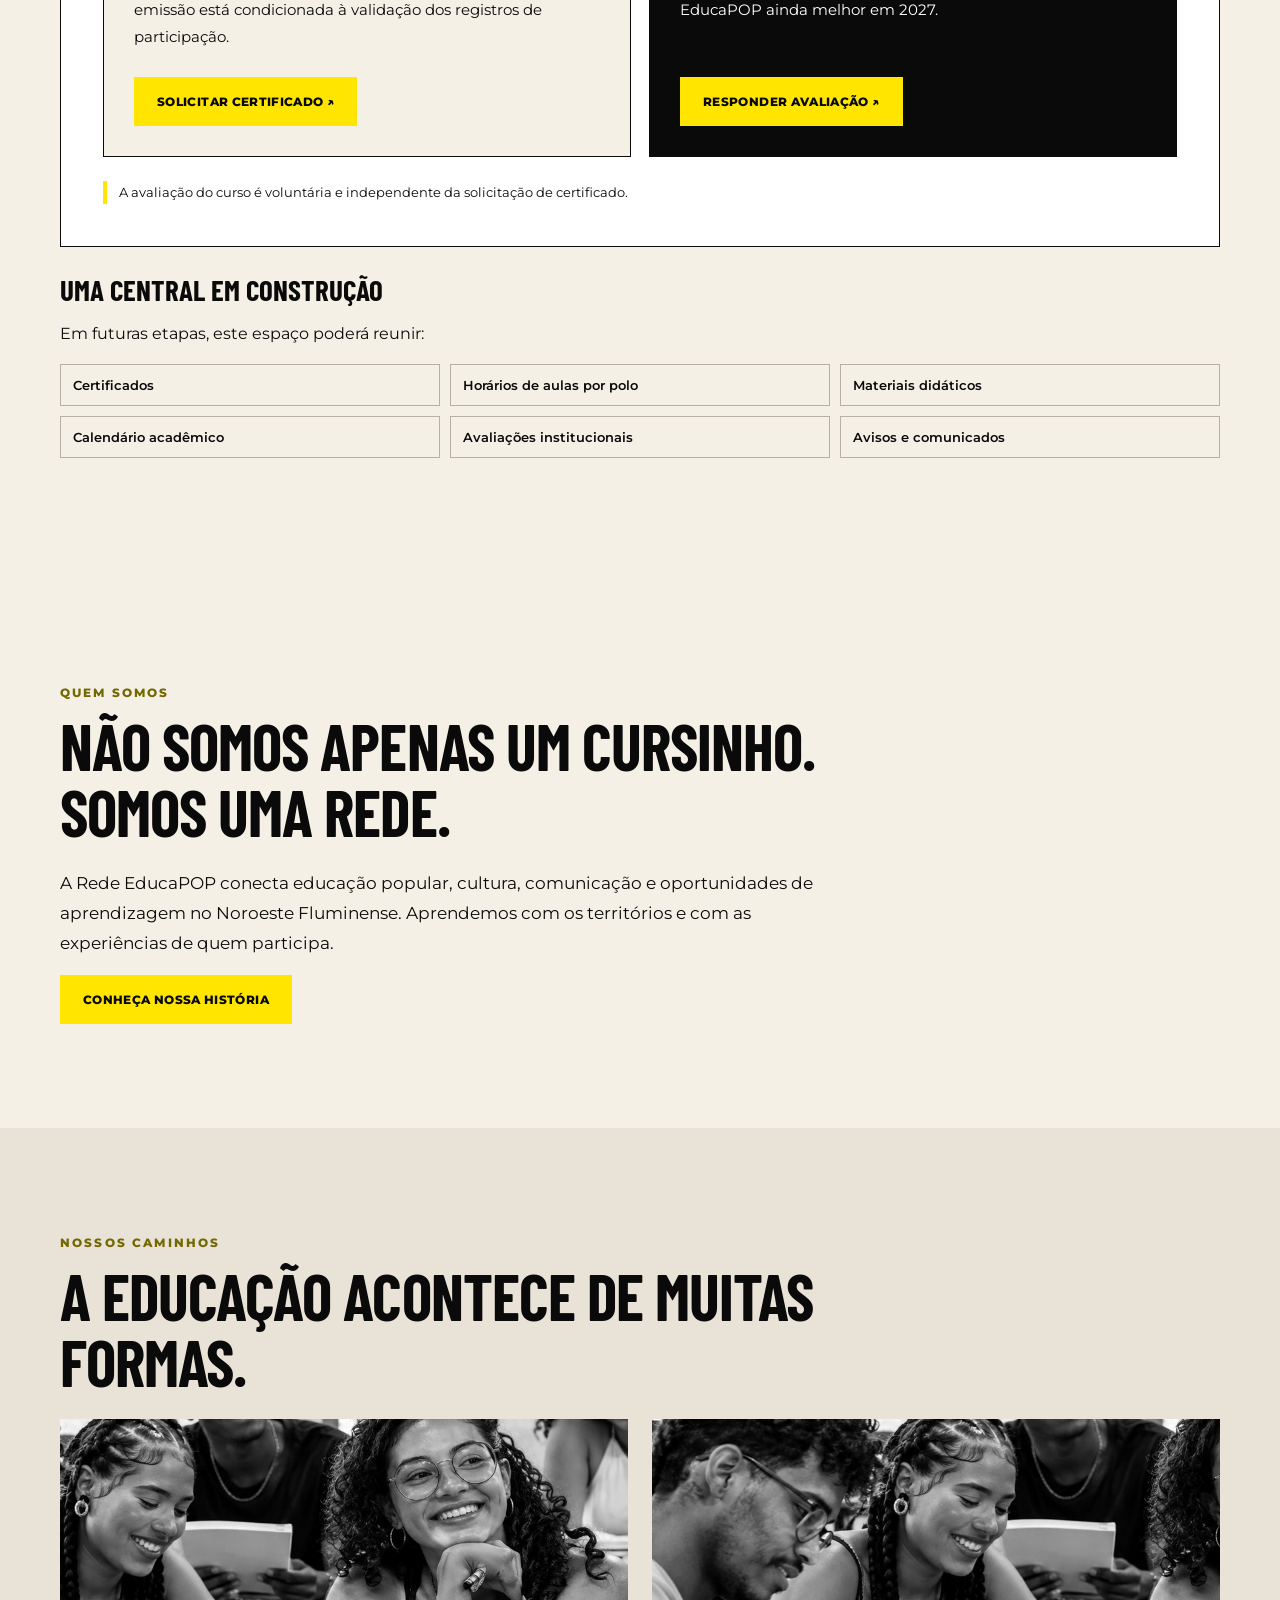
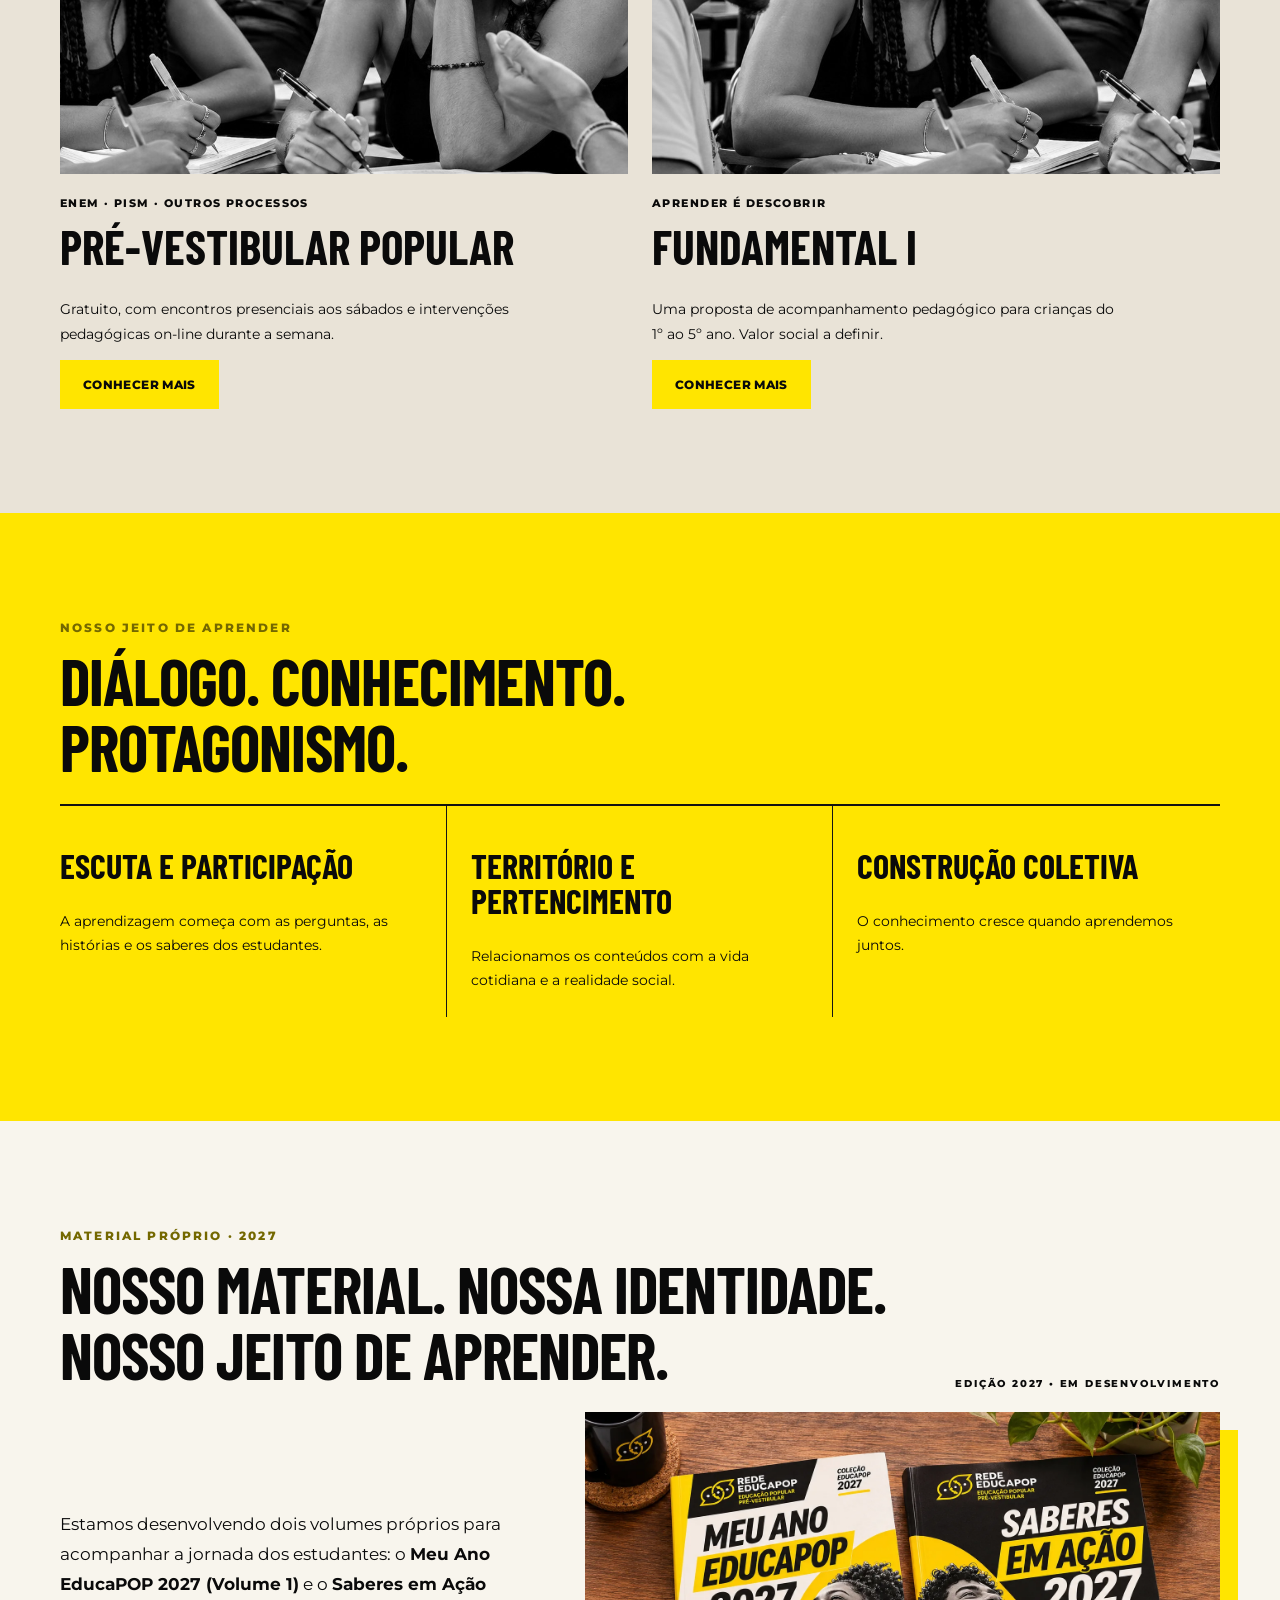
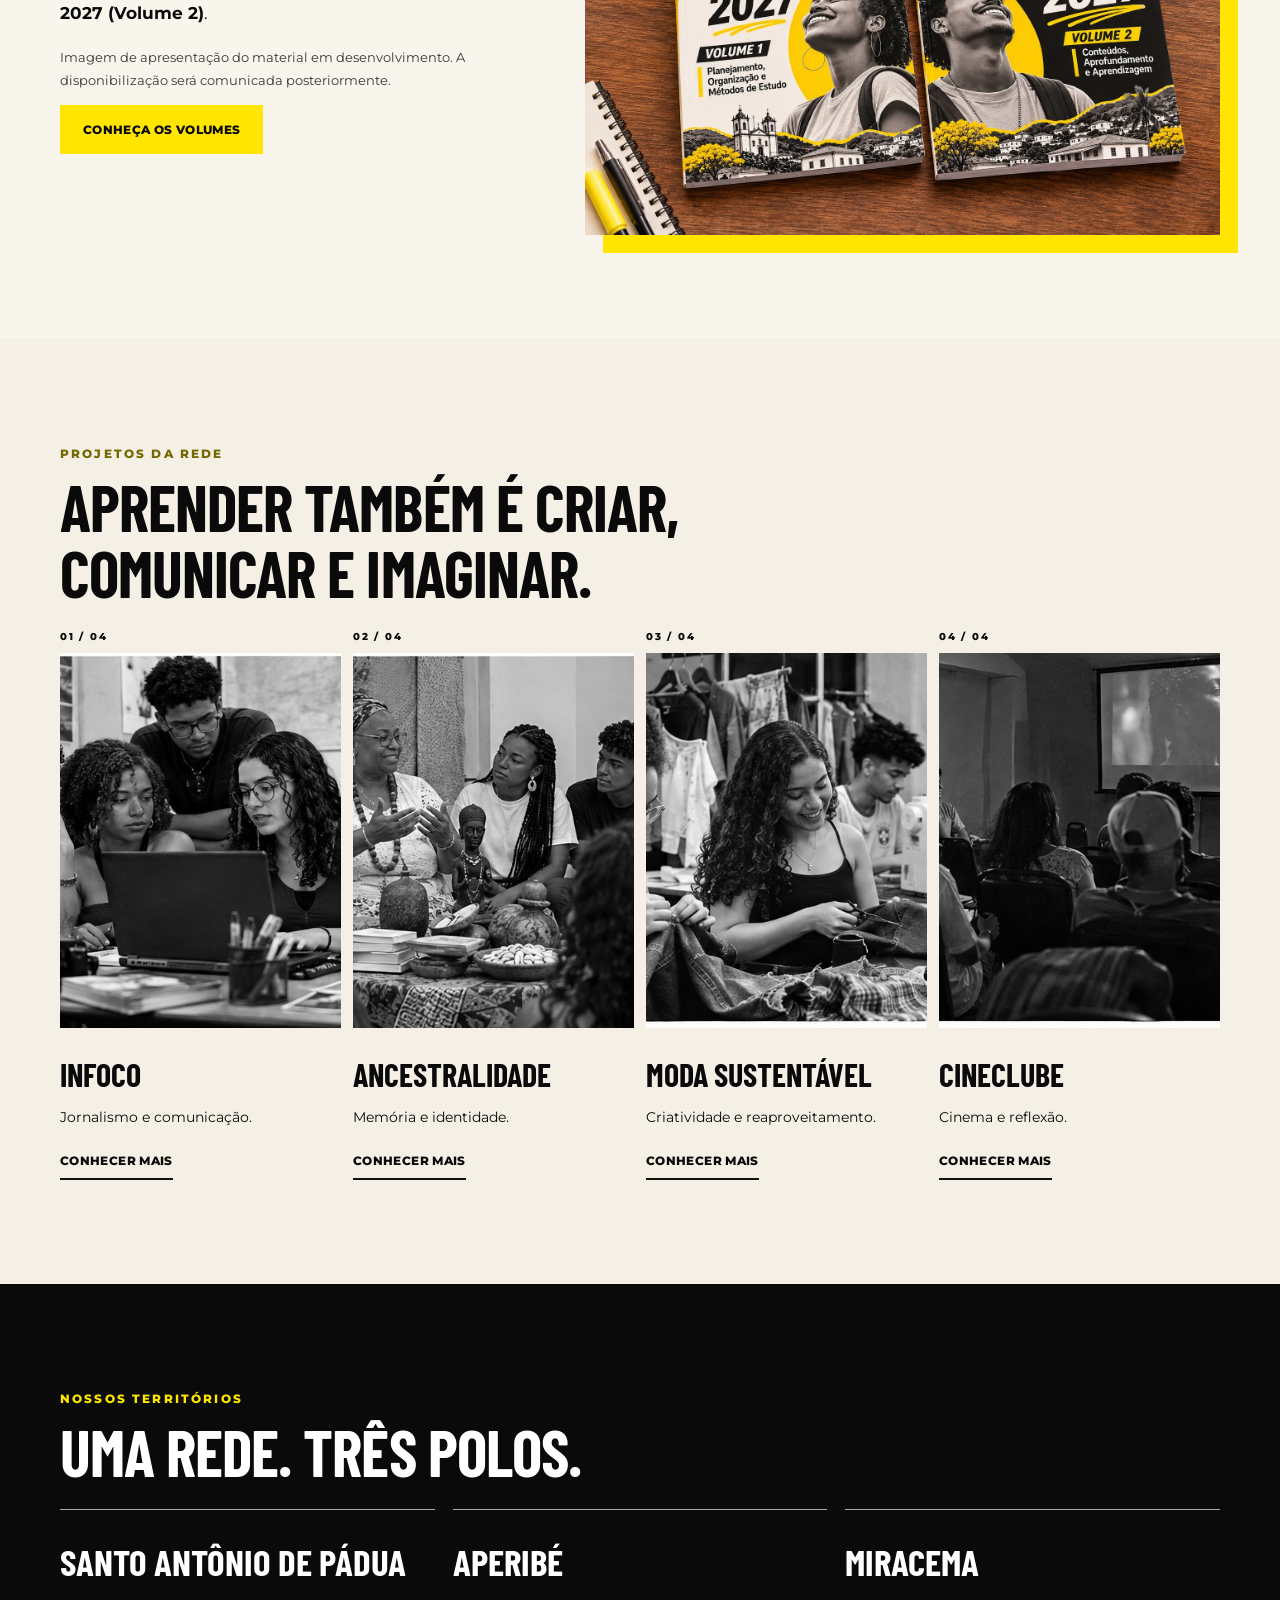
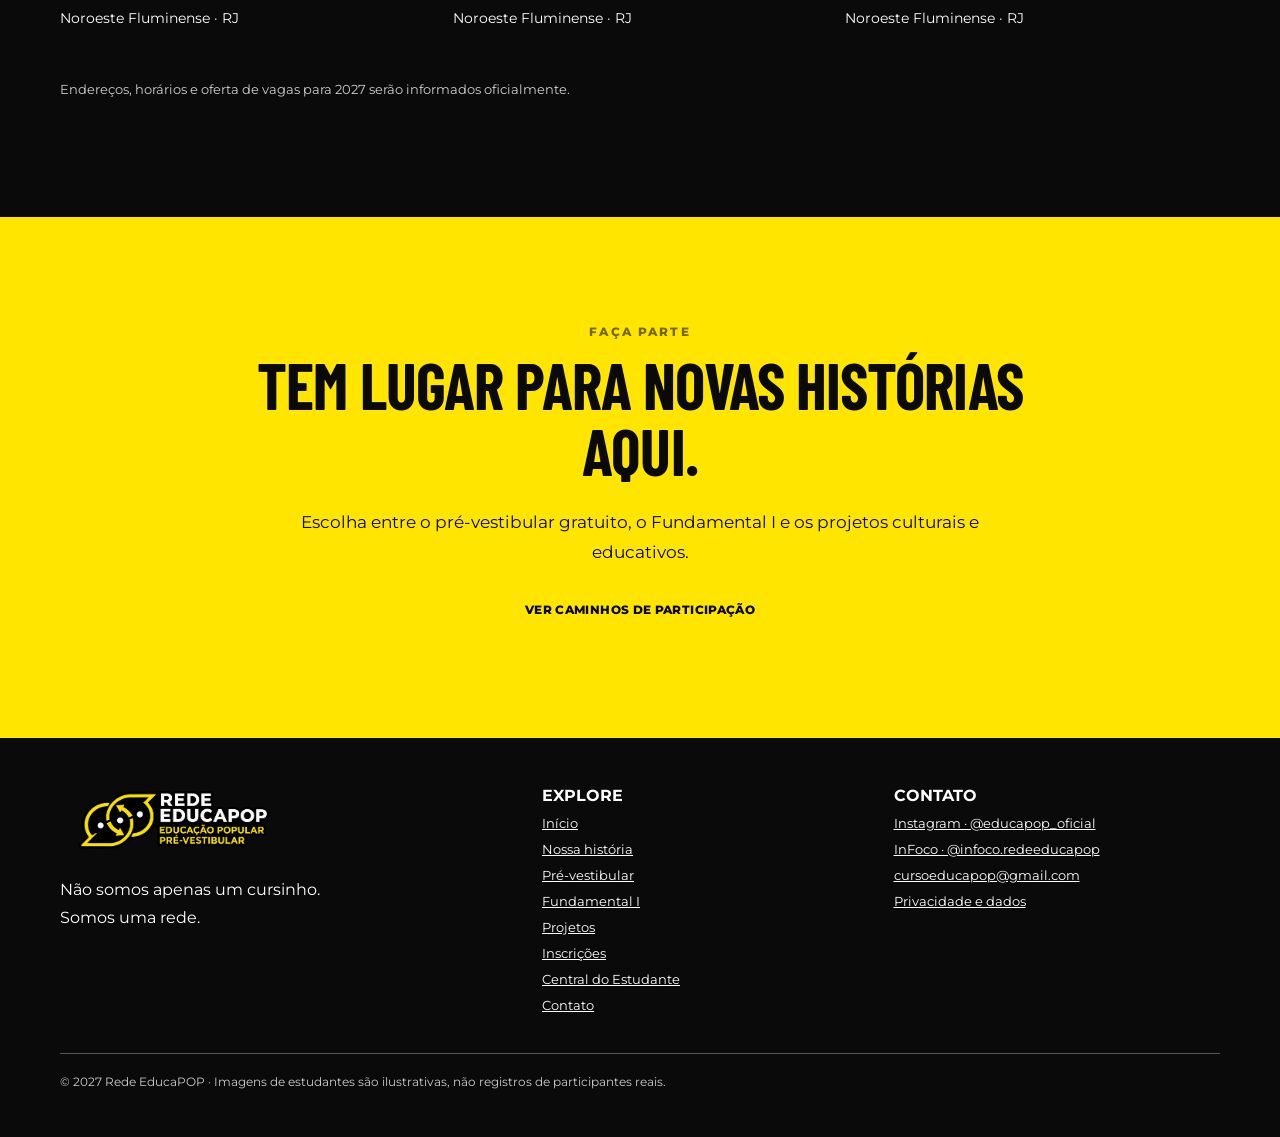
==== commit f8f88972: "Add files via upload Atualização 10 - Central do Estudante" ====
--- a/index.html
+++ b/index.html
@@ -1,2 +1,13 @@
 <!DOCTYPE html>
-<html lang="pt-BR"><head><meta charset="utf-8"/><meta content="width=device-width, initial-scale=1" name="viewport"/><meta content="#0a0a0a" name="theme-color"/><meta content="Rede EducaPOP 2027: educação popular, pré-vestibular gratuito, Fundamental I e projetos culturais no Noroeste Fluminense." name="description"/><title>Início | Rede EducaPOP 2027</title><link href="estilo.css" rel="stylesheet"/></head><body class="home-refinada"><a class="skip-link" href="#conteudo">Ir para o conteúdo</a><div class="top">REDE EDUCAPOP · EDUCAÇÃO POPULAR · 2027</div><nav aria-label="Menu principal" class="nav"><div class="wrap navinner"><a aria-label="Rede EducaPOP — início" href="index.html"><img alt="Rede EducaPOP" class="logo" src="imagens/logo-oficial.png"/></a><button aria-controls="links" aria-expanded="false" class="menu" id="menu">☰ Menu</button><div class="links" id="links"><a aria-current="page" href="index.html">Início</a><a href="nossa-historia.html">Nossa história</a><a href="pre-vestibular.html">Pré-vestibular</a><a href="fundamental.html">Fundamental I</a><a href="projetos.html">Projetos</a><a href="inscricoes.html">Inscrições</a><a href="contato.html">Contato</a></div></div></nav><main id="conteudo"><header class="hero"><div class="wrap hero-grid"><div class="hero-copy"><div class="hero-index">EDUCAÇÃO POPULAR • CULTURA • FUTURO</div><span class="eyebrow">REDE EDUCAPOP / 2027 / NOROESTE FLUMINENSE</span><h1>SEU FUTURO NÃO CABE NUMA PROVA.</h1><p>A educação pode abrir caminhos muito maiores do que uma aprovação. ENEM, PISM, cultura, pensamento crítico e construção coletiva.</p><a class="btn" href="inscricoes.html">Faça parte da Rede</a></div><div class="hero-img"><img alt="Imagem conceitual de estudantes; não representa registro real das turmas" class="hero-photo" src="imagens/estudantes-hero.jpg"/></div></div></header><section class="section"><div class="wrap"><span class="eyebrow">Quem somos</span><h2>Não somos apenas um cursinho. Somos uma rede.</h2><p class="lead">A Rede EducaPOP conecta educação popular, cultura, comunicação e oportunidades de aprendizagem no Noroeste Fluminense. Aprendemos com os territórios e com as experiências de quem participa.</p><a class="btn" href="nossa-historia.html">Conheça nossa história</a></div></section><section class="section home-paths"><div class="wrap"><span class="eyebrow">Nossos caminhos</span><h2>A educação acontece de muitas formas.</h2><div class="grid two"><article class="card"><img alt="Imagem conceitual ilustrativa de Pré-Vestibular Popular" loading="lazy" src="imagens/grupo-centro.jpg"/><span class="kicker">ENEM · PISM · OUTROS PROCESSOS</span><h3>Pré-Vestibular Popular</h3><p>Gratuito, com encontros presenciais aos sábados e intervenções pedagógicas on-line durante a semana.</p><a class="btn" href="pre-vestibular.html">Conhecer mais</a></article><article class="card"><img alt="Imagem conceitual ilustrativa de Fundamental I" loading="lazy" src="imagens/grupo-esquerda.jpg"/><span class="kicker">APRENDER É DESCOBRIR</span><h3>Fundamental I</h3><p>Uma proposta de acompanhamento pedagógico para crianças do 1º ao 5º ano. Valor social a definir.</p><a class="btn" href="fundamental.html">Conhecer mais</a></article></div></div></section><section class="section yellow home-method"><div class="wrap"><span class="eyebrow">Nosso jeito de aprender</span><h2>Diálogo. Conhecimento. Protagonismo.</h2><div class="grid"><article class="card"><h3>Escuta e participação</h3><p>A aprendizagem começa com as perguntas, as histórias e os saberes dos estudantes.</p></article><article class="card"><h3>Território e pertencimento</h3><p>Relacionamos os conteúdos com a vida cotidiana e a realidade social.</p></article><article class="card"><h3>Construção coletiva</h3><p>O conhecimento cresce quando aprendemos juntos.</p></article></div></div></section><section class="section home-material"><div class="wrap"><span class="eyebrow">Material próprio · 2027</span><h2>Nosso material. Nossa identidade. Nosso jeito de aprender.</h2><div class="split"><div class="material-stamp">EDIÇÃO 2027 • EM DESENVOLVIMENTO</div><div><p class="lead">Estamos desenvolvendo dois volumes próprios para acompanhar a jornada dos estudantes: o <strong>Meu Ano EducaPOP 2027 (Volume 1)</strong> e o <strong>Saberes em Ação 2027 (Volume 2)</strong>.</p><p class="note">Imagem de apresentação do material em desenvolvimento. A disponibilização será comunicada posteriormente.</p><a class="btn" href="pre-vestibular.html#material">Conheça os volumes</a></div><img alt="Prévia dos dois volumes do material EducaPOP 2027 sobre uma mesa" class="material" src="imagens/material-2027.webp"/></div></div></section><section class="section home-projects"><div class="wrap"><span class="eyebrow">Projetos da Rede</span><h2>Aprender também é criar, comunicar e imaginar.</h2><div class="grid four"><article class="card"><span class="project-number">01 / 04</span><img alt="Imagem conceitual ilustrativa de InFoco" loading="lazy" src="imagens/infoco.jpg"/><h3>InFoco</h3><p>Jornalismo e comunicação.</p><a class="btn" href="infoco.html">Conhecer mais</a></article><article class="card"><span class="project-number">02 / 04</span><img alt="Imagem conceitual ilustrativa de Ancestralidade" loading="lazy" src="imagens/ancestralidade.jpg"/><h3>Ancestralidade</h3><p>Memória e identidade.</p><a class="btn" href="ancestralidade.html">Conhecer mais</a></article><article class="card"><span class="project-number">03 / 04</span><img alt="Imagem conceitual ilustrativa de Moda Sustentável" loading="lazy" src="imagens/moda.jpg"/><h3>Moda Sustentável</h3><p>Criatividade e reaproveitamento.</p><a class="btn" href="moda-sustentavel.html">Conhecer mais</a></article><article class="card"><span class="project-number">04 / 04</span><img alt="Imagem conceitual ilustrativa de Cineclube" loading="lazy" src="imagens/cineclube.jpg"/><h3>Cineclube</h3><p>Cinema e reflexão.</p><a class="btn" href="cineclube.html">Conhecer mais</a></article></div></div></section><section class="section dark home-territories"><div class="wrap"><span class="eyebrow">Nossos territórios</span><h2>Uma rede. Três polos.</h2><div class="grid"><article class="card"><h3>Santo Antônio de Pádua</h3><p>Noroeste Fluminense · RJ</p></article><article class="card"><h3>Aperibé</h3><p>Noroeste Fluminense · RJ</p></article><article class="card"><h3>Miracema</h3><p>Noroeste Fluminense · RJ</p></article></div><p class="note">Endereços, horários e oferta de vagas para 2027 serão informados oficialmente.</p></div></section><section class="section yellow home-lastcta"><div class="wrap"><span class="eyebrow">Faça parte</span><h2>Tem lugar para novas histórias aqui.</h2><p class="lead">Escolha entre o pré-vestibular gratuito, o Fundamental I e os projetos culturais e educativos.</p><a class="btn" href="inscricoes.html">Ver caminhos de participação</a></div></section></main><footer class="footer"><div class="wrap"><div class="foot-grid"><div><img alt="Rede EducaPOP" class="logo" src="imagens/logo-oficial.png"/><p>Não somos apenas um cursinho.<br/>Somos uma rede.</p></div><div><strong>EXPLORE</strong><a href="index.html">Início</a><a href="nossa-historia.html">Nossa história</a><a href="pre-vestibular.html">Pré-vestibular</a><a href="fundamental.html">Fundamental I</a><a href="projetos.html">Projetos</a><a href="inscricoes.html">Inscrições</a><a href="contato.html">Contato</a></div><div><strong>CONTATO</strong><a href="https://instagram.com/educapop_oficial" rel="noopener noreferrer" target="_blank">Instagram · @educapop_oficial</a><a href="https://instagram.com/infoco.redeeducapop" rel="noopener noreferrer" target="_blank">InFoco · @infoco.redeeducapop</a><a href="mailto:cursoeducapop@gmail.com">cursoeducapop@gmail.com</a><a href="privacidade.html">Privacidade e dados</a></div></div><div class="smallprint">© 2027 Rede EducaPOP · Protótipo de revisão, não publicado · Imagens de estudantes são ilustrativas, não registros de participantes reais.</div></div></footer><script src="navegacao.js" defer></script></body></html>+<html lang="pt-BR"><head><meta charset="utf-8"/><meta content="width=device-width, initial-scale=1" name="viewport"/><meta content="#0a0a0a" name="theme-color"/><meta content="Rede EducaPOP 2027: educação popular, pré-vestibular gratuito, Fundamental I e projetos culturais no Noroeste Fluminense." name="description"/><title>Início | Rede EducaPOP 2027</title><link href="estilo.css" rel="stylesheet"/></head><body class="home-refinada"><a class="skip-link" href="#conteudo">Ir para o conteúdo</a><div class="top">REDE EDUCAPOP · EDUCAÇÃO POPULAR · 2027</div><nav aria-label="Menu principal" class="nav"><div class="wrap navinner"><a aria-label="Rede EducaPOP — início" href="index.html"><img alt="Rede EducaPOP" class="logo" src="imagens/logo-oficial.png"/></a><button aria-controls="links" aria-expanded="false" class="menu" id="menu">☰ Menu</button><div class="links" id="links"><a aria-current="page" href="index.html">Início</a><a href="nossa-historia.html">Nossa história</a><a href="pre-vestibular.html">Pré-vestibular</a><a href="fundamental.html">Fundamental I</a><a href="projetos.html">Projetos</a><a href="inscricoes.html">Inscrições</a><a href="#central-do-estudante">Central do Estudante</a><a href="contato.html">Contato</a></div></div></nav><main id="conteudo"><header class="hero"><div class="wrap hero-grid"><div class="hero-copy"><div class="hero-index">EDUCAÇÃO POPULAR • CULTURA • FUTURO</div><span class="eyebrow">REDE EDUCAPOP / 2027 / NOROESTE FLUMINENSE</span><h1>SEU FUTURO NÃO CABE NUMA PROVA.</h1><p>A educação pode abrir caminhos muito maiores do que uma aprovação. ENEM, PISM, cultura, pensamento crítico e construção coletiva.</p><a class="btn" href="inscricoes.html">Faça parte da Rede</a></div><div class="hero-img"><img alt="Imagem conceitual de estudantes; não representa registro real das turmas" class="hero-photo" src="imagens/estudantes-hero.jpg"/></div></div></header>
+<!-- CENTRAL DO ESTUDANTE: manter esta seção; substituir o bloco ciclo-2026 ao encerrar a campanha. -->
+<section class="section student-central" id="central-do-estudante" aria-labelledby="central-titulo"><div class="wrap">
+<span class="kicker central-label">Rede EducaPOP • Central do Estudante</span><h2 id="central-titulo">Central do Estudante</h2>
+<div class="central-cycle" id="ciclo-2026"><div class="central-heading"><span class="kicker">REDE EDUCAPOP • 2026</span><span class="central-tag">Encerramento do Ciclo 2026</span></div>
+<h3 class="central-headline">Encerramos um ciclo. Construímos o próximo.</h3><p class="lead">Participe das atividades de encerramento da Rede EducaPOP e contribua para a construção de 2027.</p>
+<div class="central-grid"><article class="central-card"><span class="kicker">01 / Certificação</span><h3>Solicitação de certificado</h3><p>Solicite seu certificado referente às atividades de 2026. A emissão está condicionada à validação dos registros de participação.</p><a class="btn" href="https://forms.gle/bcP29ZTkuSq11dVf9" target="_blank" rel="noopener noreferrer">Solicitar certificado <span aria-hidden="true">↗</span></a></article>
+<article class="central-card central-card-dark"><span class="kicker">02 / Escuta e participação</span><h3>Avaliação do curso</h3><p>Sua opinião é importante para construirmos uma Rede EducaPOP ainda melhor em 2027.</p><a class="btn" href="https://forms.gle/VFLeJSUqhqHK1Xiq8" target="_blank" rel="noopener noreferrer">Responder avaliação <span aria-hidden="true">↗</span></a></article></div>
+<p class="central-note">A avaliação do curso é voluntária e independente da solicitação de certificado.</p></div>
+<div class="central-future"><h3>Uma central em construção</h3><p>Em futuras etapas, este espaço poderá reunir:</p><ul><li>Certificados</li><li>Horários de aulas por polo</li><li>Materiais didáticos</li><li>Calendário acadêmico</li><li>Avaliações institucionais</li><li>Avisos e comunicados</li></ul></div>
+</div></section>
+<section class="section"><div class="wrap"><span class="eyebrow">Quem somos</span><h2>Não somos apenas um cursinho. Somos uma rede.</h2><p class="lead">A Rede EducaPOP conecta educação popular, cultura, comunicação e oportunidades de aprendizagem no Noroeste Fluminense. Aprendemos com os territórios e com as experiências de quem participa.</p><a class="btn" href="nossa-historia.html">Conheça nossa história</a></div></section><section class="section home-paths"><div class="wrap"><span class="eyebrow">Nossos caminhos</span><h2>A educação acontece de muitas formas.</h2><div class="grid two"><article class="card"><img alt="Imagem conceitual ilustrativa de Pré-Vestibular Popular" loading="lazy" src="imagens/grupo-centro.jpg"/><span class="kicker">ENEM · PISM · OUTROS PROCESSOS</span><h3>Pré-Vestibular Popular</h3><p>Gratuito, com encontros presenciais aos sábados e intervenções pedagógicas on-line durante a semana.</p><a class="btn" href="pre-vestibular.html">Conhecer mais</a></article><article class="card"><img alt="Imagem conceitual ilustrativa de Fundamental I" loading="lazy" src="imagens/grupo-esquerda.jpg"/><span class="kicker">APRENDER É DESCOBRIR</span><h3>Fundamental I</h3><p>Uma proposta de acompanhamento pedagógico para crianças do 1º ao 5º ano. Valor social a definir.</p><a class="btn" href="fundamental.html">Conhecer mais</a></article></div></div></section><section class="section yellow home-method"><div class="wrap"><span class="eyebrow">Nosso jeito de aprender</span><h2>Diálogo. Conhecimento. Protagonismo.</h2><div class="grid"><article class="card"><h3>Escuta e participação</h3><p>A aprendizagem começa com as perguntas, as histórias e os saberes dos estudantes.</p></article><article class="card"><h3>Território e pertencimento</h3><p>Relacionamos os conteúdos com a vida cotidiana e a realidade social.</p></article><article class="card"><h3>Construção coletiva</h3><p>O conhecimento cresce quando aprendemos juntos.</p></article></div></div></section><section class="section home-material"><div class="wrap"><span class="eyebrow">Material próprio · 2027</span><h2>Nosso material. Nossa identidade. Nosso jeito de aprender.</h2><div class="split"><div class="material-stamp">EDIÇÃO 2027 • EM DESENVOLVIMENTO</div><div><p class="lead">Estamos desenvolvendo dois volumes próprios para acompanhar a jornada dos estudantes: o <strong>Meu Ano EducaPOP 2027 (Volume 1)</strong> e o <strong>Saberes em Ação 2027 (Volume 2)</strong>.</p><p class="note">Imagem de apresentação do material em desenvolvimento. A disponibilização será comunicada posteriormente.</p><a class="btn" href="pre-vestibular.html#material">Conheça os volumes</a></div><img alt="Prévia dos dois volumes do material EducaPOP 2027 sobre uma mesa" class="material" src="imagens/material-2027.webp"/></div></div></section><section class="section home-projects"><div class="wrap"><span class="eyebrow">Projetos da Rede</span><h2>Aprender também é criar, comunicar e imaginar.</h2><div class="grid four"><article class="card"><span class="project-number">01 / 04</span><img alt="Imagem conceitual ilustrativa de InFoco" loading="lazy" src="imagens/infoco.jpg"/><h3>InFoco</h3><p>Jornalismo e comunicação.</p><a class="btn" href="infoco.html">Conhecer mais</a></article><article class="card"><span class="project-number">02 / 04</span><img alt="Imagem conceitual ilustrativa de Ancestralidade" loading="lazy" src="imagens/ancestralidade.jpg"/><h3>Ancestralidade</h3><p>Memória e identidade.</p><a class="btn" href="ancestralidade.html">Conhecer mais</a></article><article class="card"><span class="project-number">03 / 04</span><img alt="Imagem conceitual ilustrativa de Moda Sustentável" loading="lazy" src="imagens/moda.jpg"/><h3>Moda Sustentável</h3><p>Criatividade e reaproveitamento.</p><a class="btn" href="moda-sustentavel.html">Conhecer mais</a></article><article class="card"><span class="project-number">04 / 04</span><img alt="Imagem conceitual ilustrativa de Cineclube" loading="lazy" src="imagens/cineclube.jpg"/><h3>Cineclube</h3><p>Cinema e reflexão.</p><a class="btn" href="cineclube.html">Conhecer mais</a></article></div></div></section><section class="section dark home-territories"><div class="wrap"><span class="eyebrow">Nossos territórios</span><h2>Uma rede. Três polos.</h2><div class="grid"><article class="card"><h3>Santo Antônio de Pádua</h3><p>Noroeste Fluminense · RJ</p></article><article class="card"><h3>Aperibé</h3><p>Noroeste Fluminense · RJ</p></article><article class="card"><h3>Miracema</h3><p>Noroeste Fluminense · RJ</p></article></div><p class="note">Endereços, horários e oferta de vagas para 2027 serão informados oficialmente.</p></div></section><section class="section yellow home-lastcta"><div class="wrap"><span class="eyebrow">Faça parte</span><h2>Tem lugar para novas histórias aqui.</h2><p class="lead">Escolha entre o pré-vestibular gratuito, o Fundamental I e os projetos culturais e educativos.</p><a class="btn" href="inscricoes.html">Ver caminhos de participação</a></div></section></main><footer class="footer"><div class="wrap"><div class="foot-grid"><div><img alt="Rede EducaPOP" class="logo" src="imagens/logo-oficial.png"/><p>Não somos apenas um cursinho.<br/>Somos uma rede.</p></div><div><strong>EXPLORE</strong><a href="index.html">Início</a><a href="nossa-historia.html">Nossa história</a><a href="pre-vestibular.html">Pré-vestibular</a><a href="fundamental.html">Fundamental I</a><a href="projetos.html">Projetos</a><a href="inscricoes.html">Inscrições</a><a href="#central-do-estudante">Central do Estudante</a><a href="contato.html">Contato</a></div><div><strong>CONTATO</strong><a href="https://instagram.com/educapop_oficial" rel="noopener noreferrer" target="_blank">Instagram · @educapop_oficial</a><a href="https://instagram.com/infoco.redeeducapop" rel="noopener noreferrer" target="_blank">InFoco · @infoco.redeeducapop</a><a href="mailto:cursoeducapop@gmail.com">cursoeducapop@gmail.com</a><a href="privacidade.html">Privacidade e dados</a></div></div><div class="smallprint">© 2027 Rede EducaPOP · Imagens de estudantes são ilustrativas, não registros de participantes reais.</div></div></footer><script src="navegacao.js" defer></script></body></html>
--- a/estilo.css
+++ b/estilo.css
@@ -151,3 +151,6 @@
 @media(max-width:920px){.links a{min-height:44px;width:100%;padding:8px 4px}.navinner{align-items:center}}
 @media(max-width:620px){.wrap{width:min(1160px,calc(100% - 32px))}.hero-copy h1{overflow-wrap:anywhere}.btn{max-width:100%;overflow-wrap:break-word}.foot-grid a{overflow-wrap:anywhere}}
 @media(prefers-reduced-motion:reduce){*,*::before,*::after{scroll-behavior:auto!important;transition-duration:.01ms!important;animation-duration:.01ms!important}}
+
+/* Central do Estudante — estilos isolados */
+.student-central{background:var(--cream);border-top:8px solid var(--yellow);scroll-margin-top:20px}.student-central .central-label{color:var(--ink)}.student-central .central-cycle{border:1px solid var(--ink);padding:clamp(18px,4vw,42px);background:#fff}.central-heading{display:flex;align-items:center;justify-content:space-between;gap:12px;flex-wrap:wrap}.central-tag{background:var(--ink);color:var(--yellow);padding:8px 12px;font-size:11px;font-weight:800;text-transform:uppercase}.student-central .central-headline{font-size:clamp(38px,5vw,68px);max-width:850px;margin:24px 0 12px}.central-headline:before{content:'';display:block;width:64px;height:6px;background:var(--yellow);margin-bottom:18px}.central-grid{display:grid;grid-template-columns:repeat(2,minmax(0,1fr));gap:18px;margin-top:28px}.central-card{border:1px solid var(--ink);padding:clamp(18px,3vw,30px);display:flex;flex-direction:column;align-items:flex-start;min-width:0;background:var(--cream)}.central-card-dark{background:var(--ink);color:#fff}.central-card-dark .kicker{color:var(--yellow)}.central-card p{flex:1;font-size:15px}.central-card .btn{margin-top:12px;max-width:100%;white-space:normal;min-height:48px}.central-note{font-size:13px;border-left:4px solid var(--yellow);padding-left:12px;margin:24px 0 0}.central-future{margin-top:28px}.central-future ul{list-style:none;padding:0;display:grid;grid-template-columns:repeat(3,minmax(0,1fr));gap:10px}.central-future li{border:1px solid #b7b0a3;padding:12px;font-size:13px;font-weight:600;overflow-wrap:anywhere}@media(max-width:620px){.central-grid,.central-future ul{grid-template-columns:1fr}.central-card .btn{width:100%;text-align:center}}
